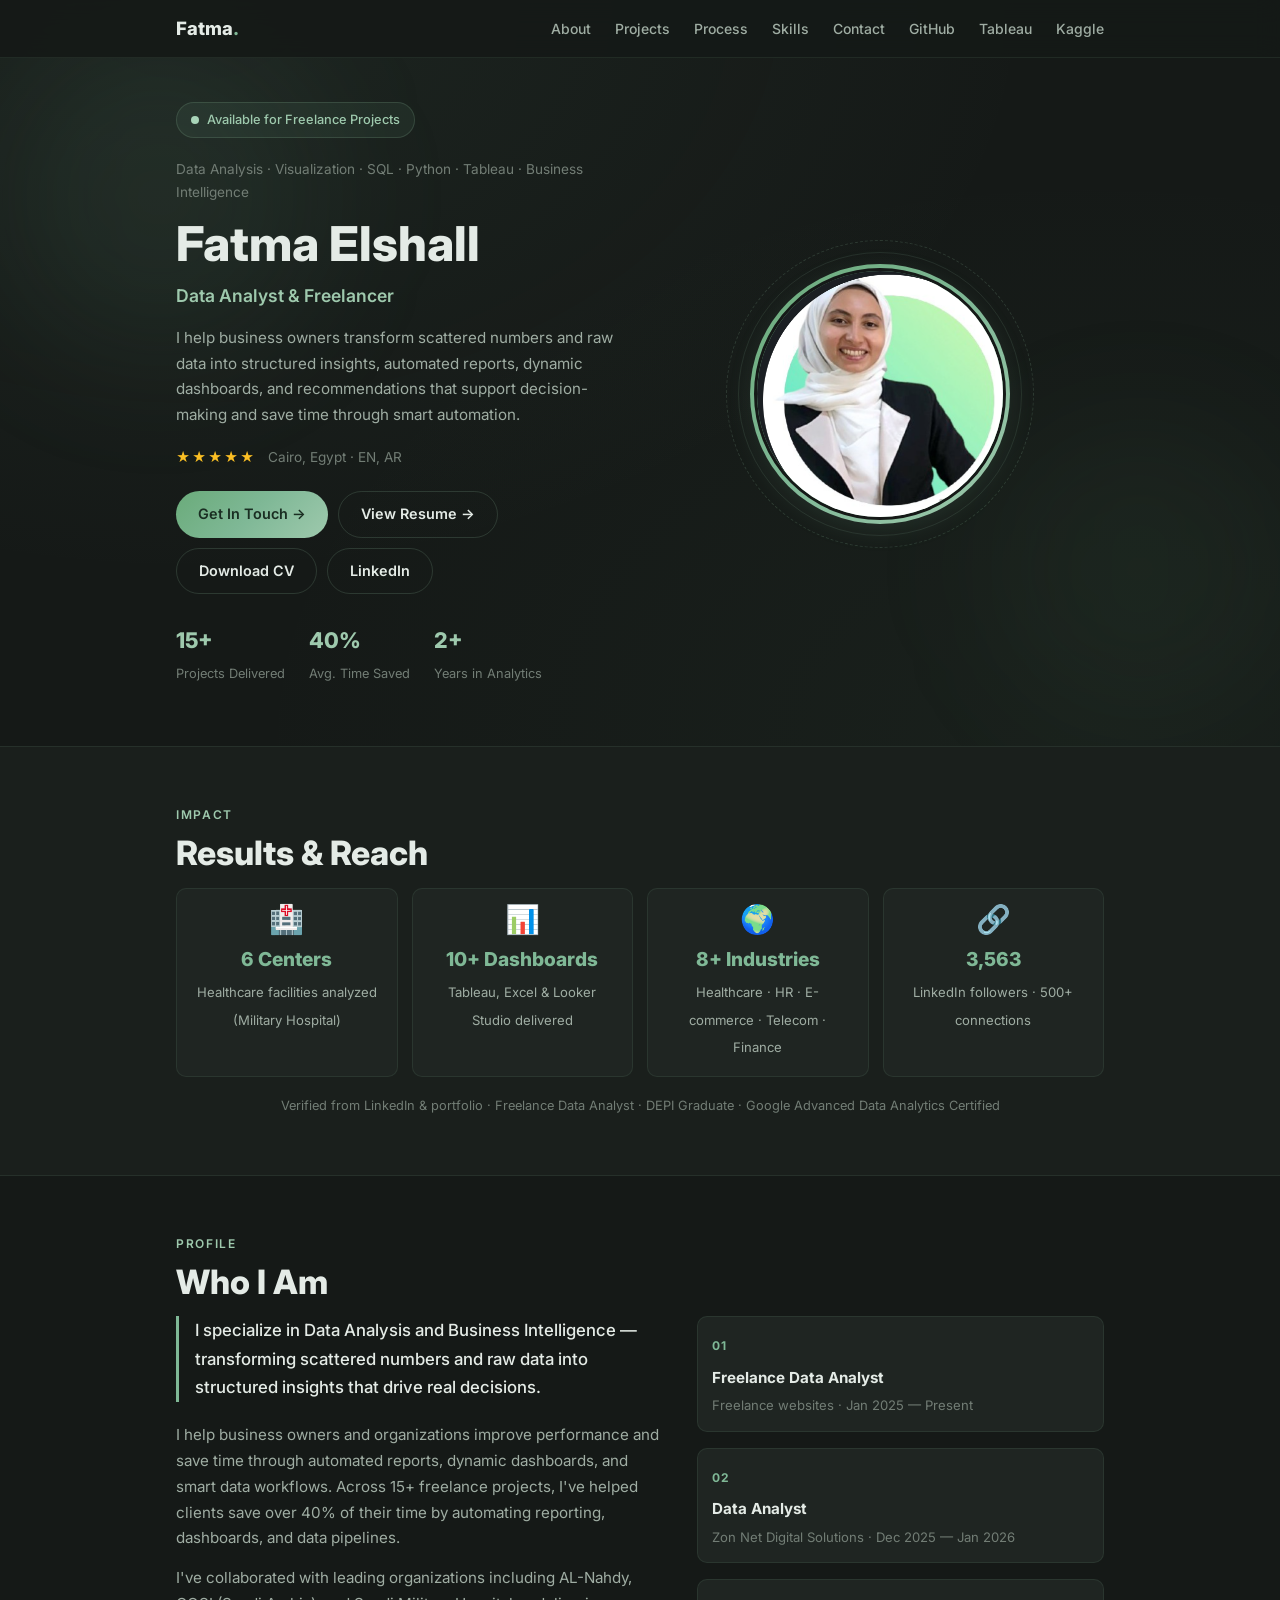
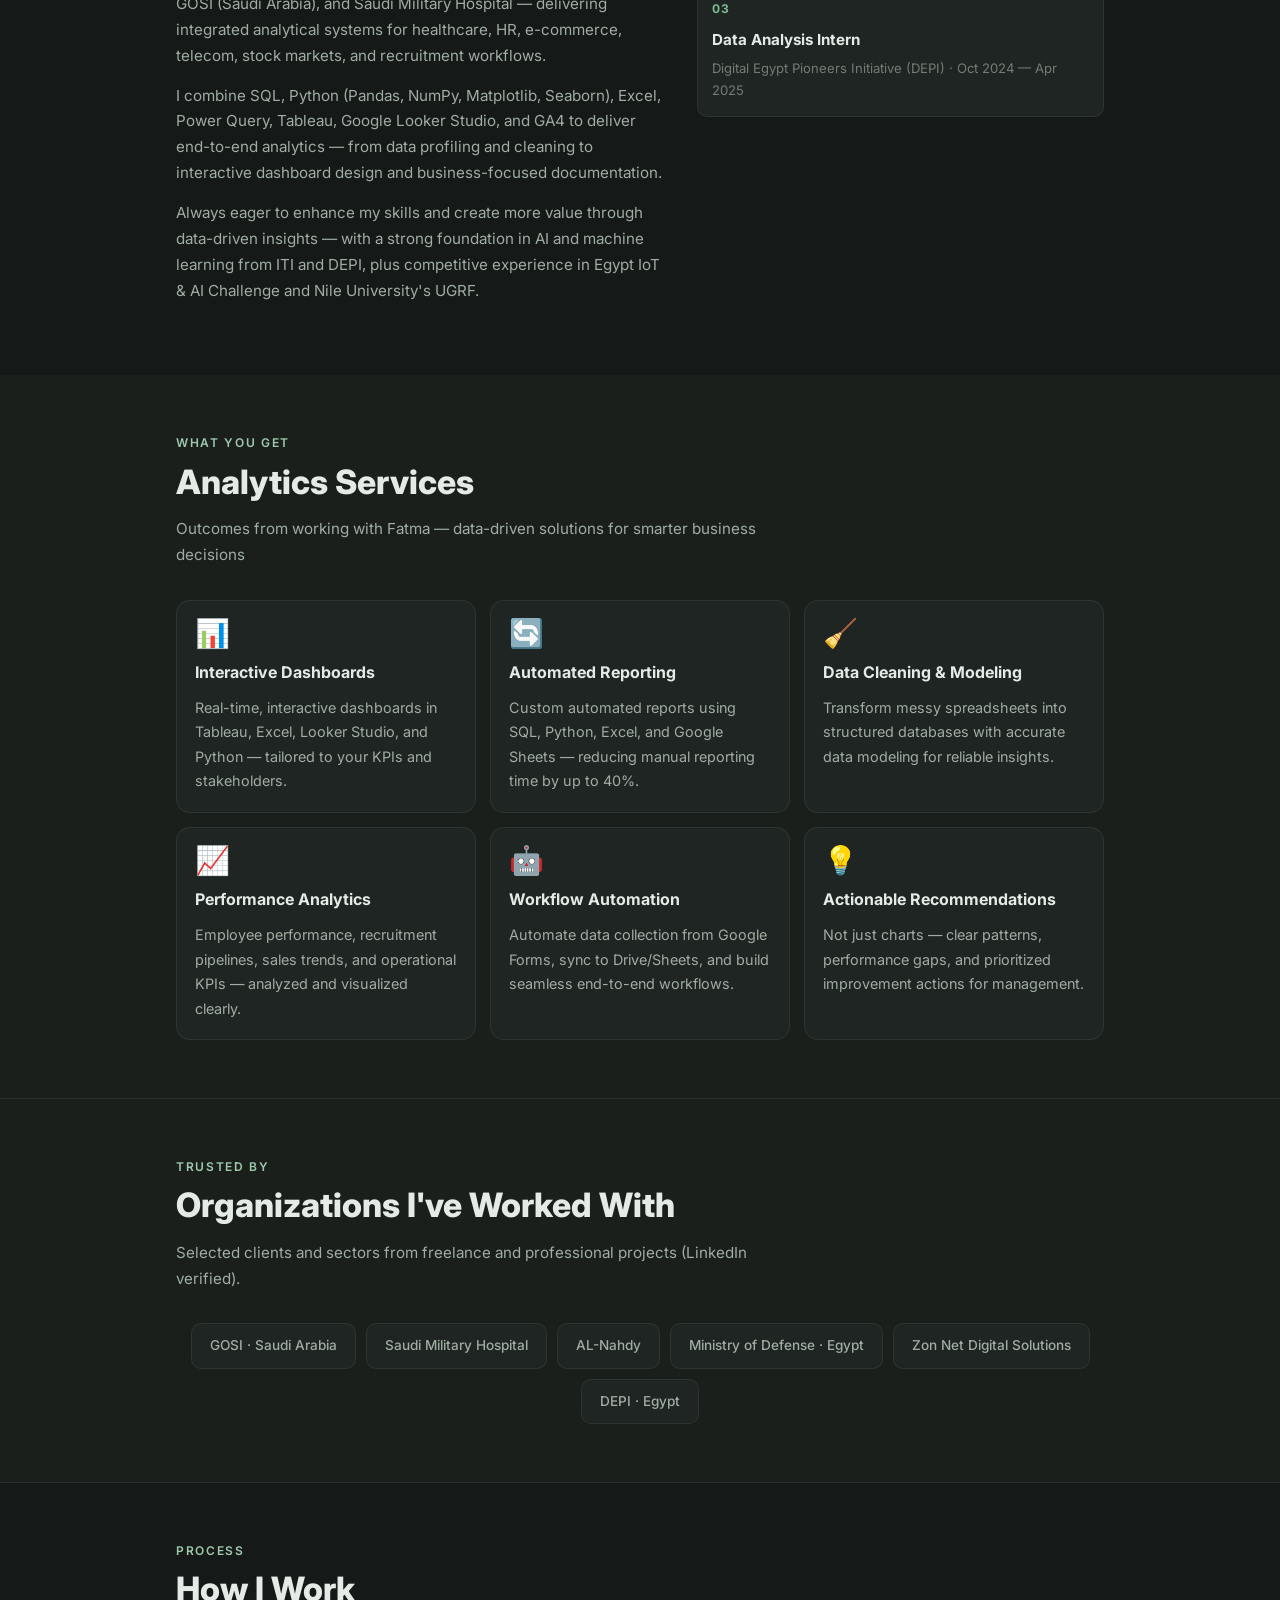
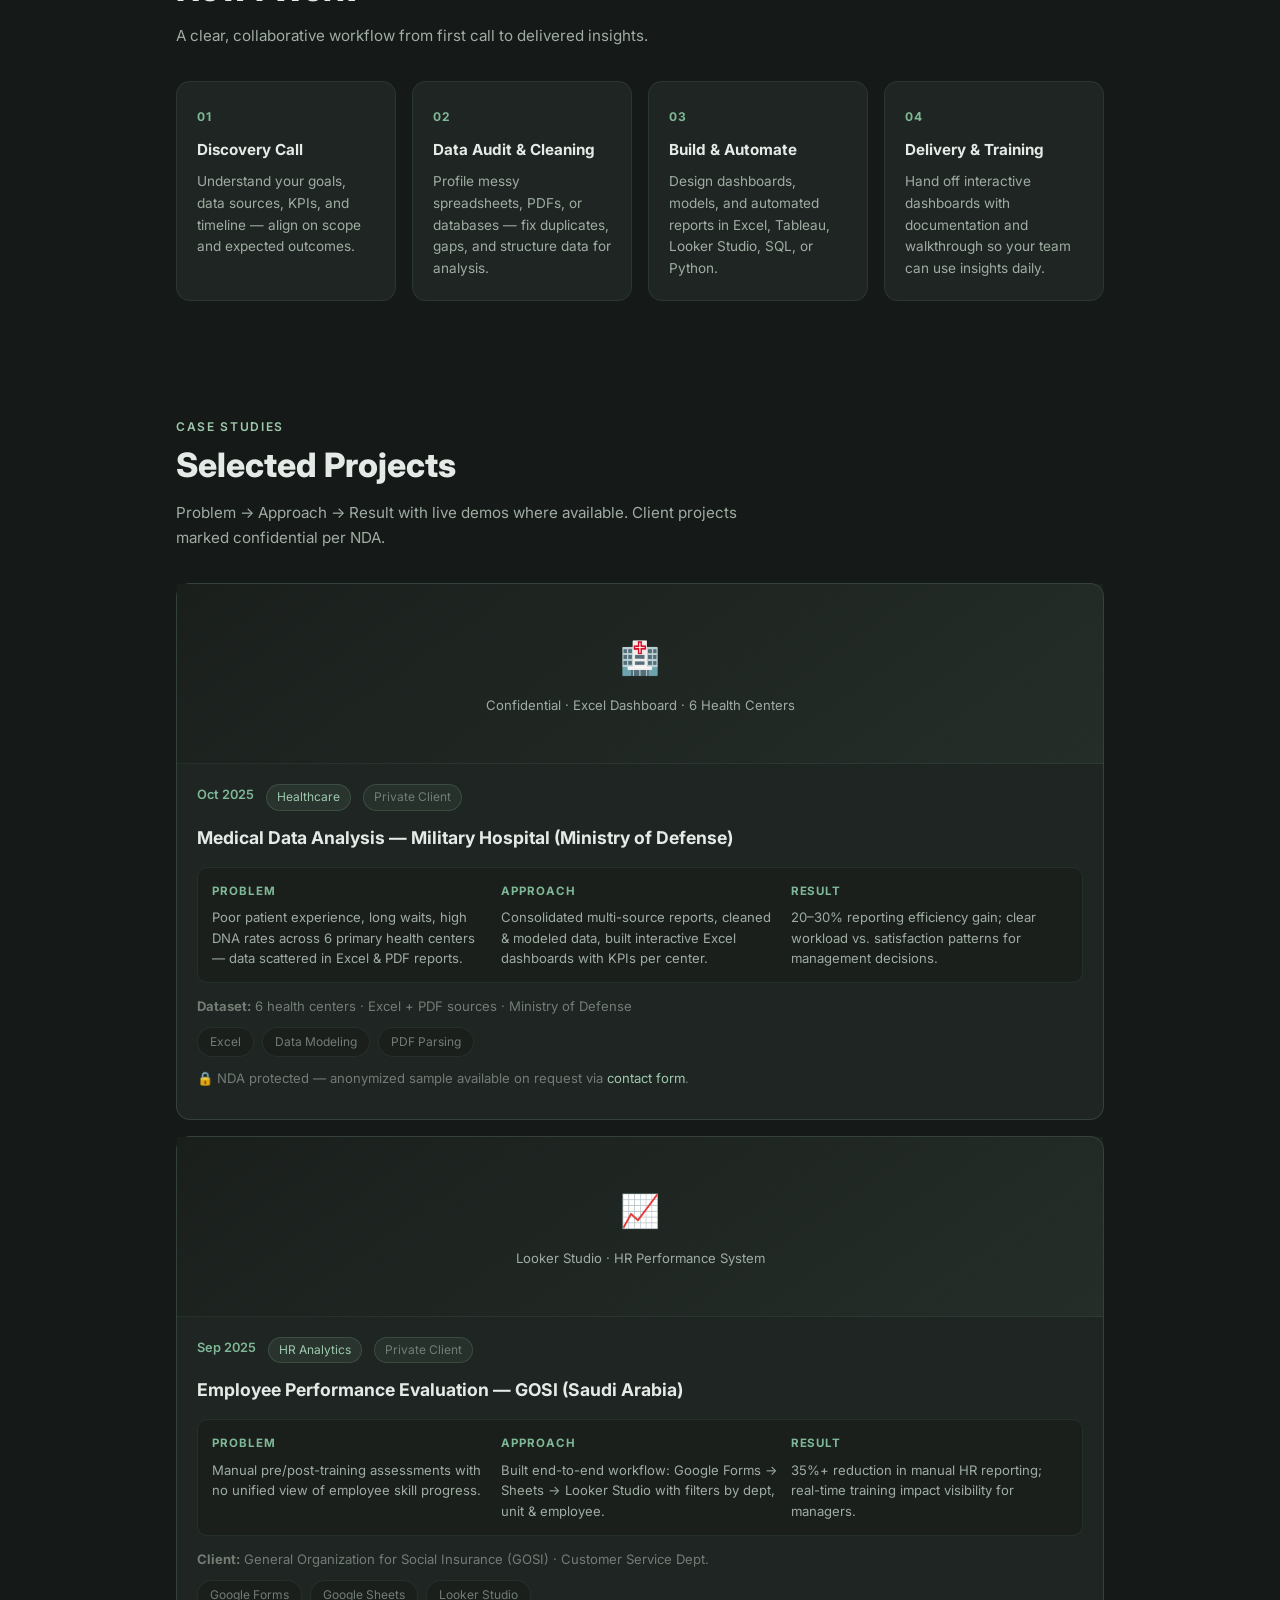
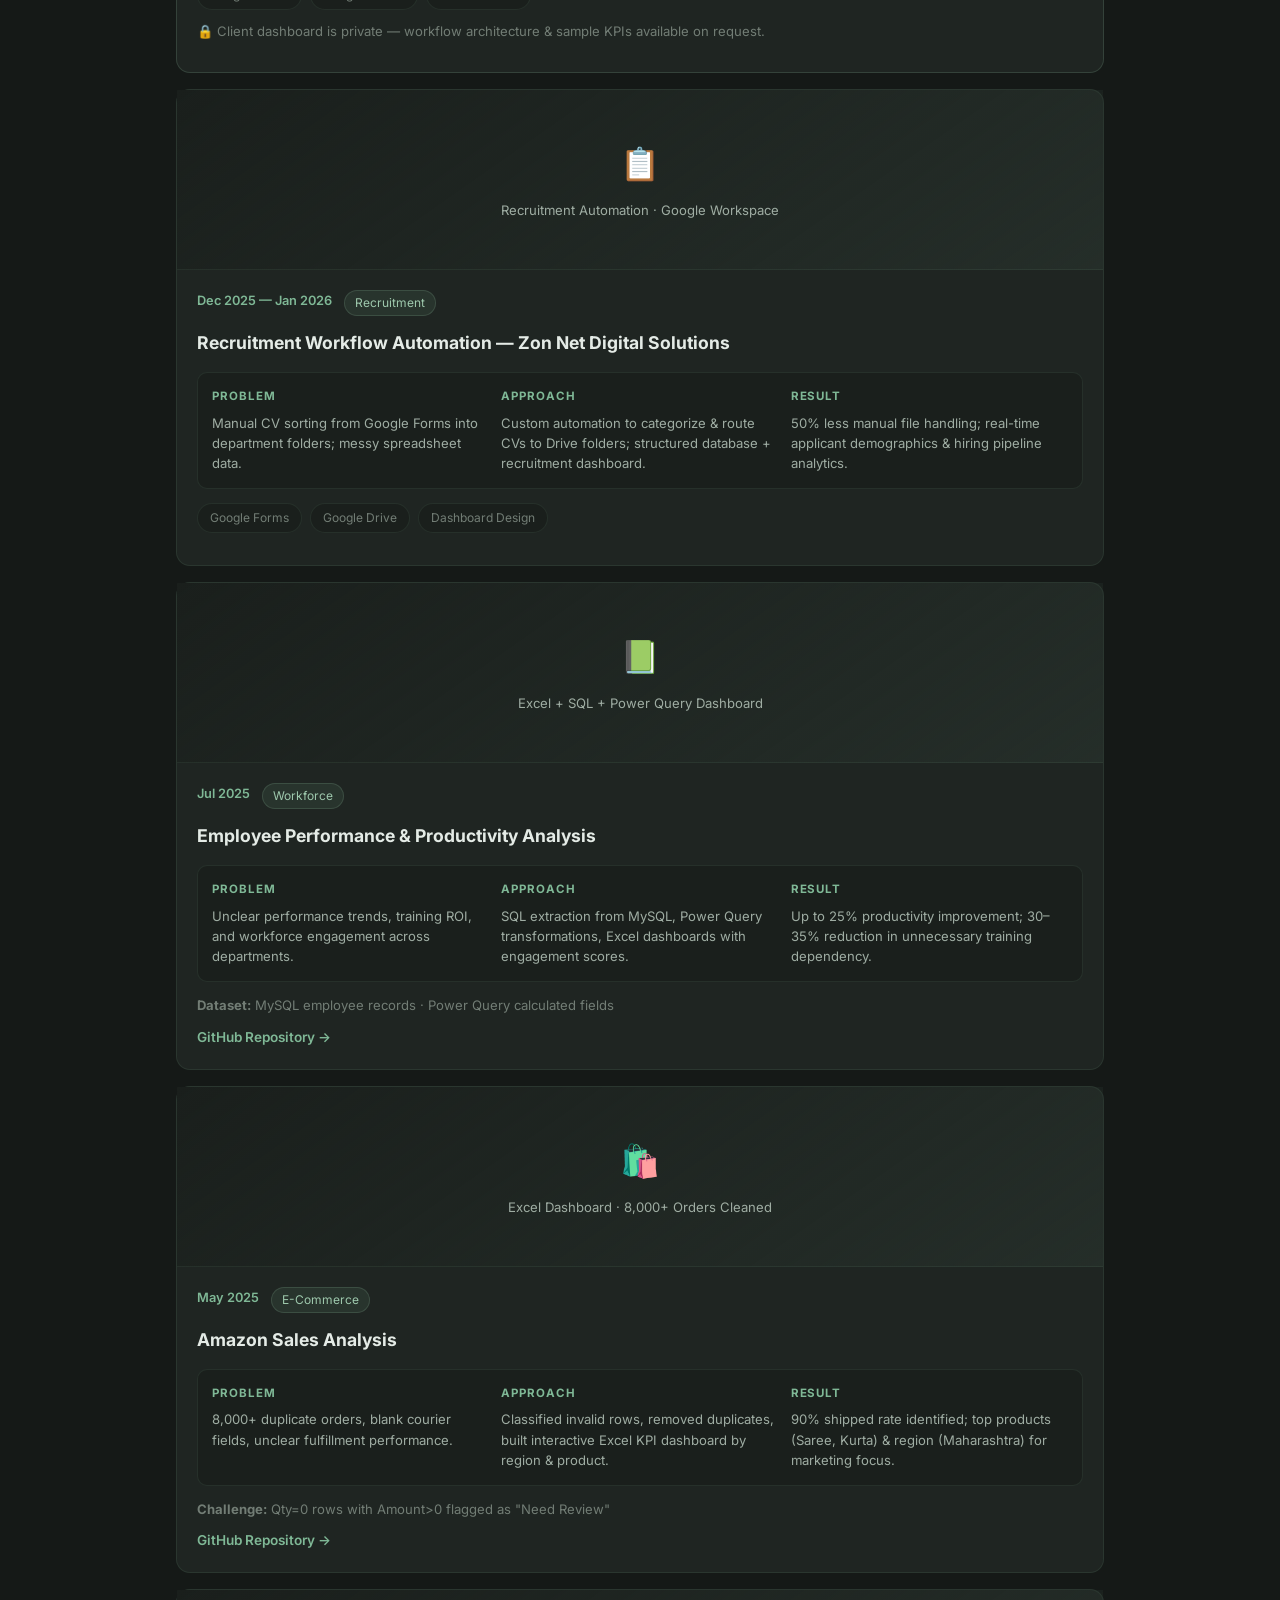
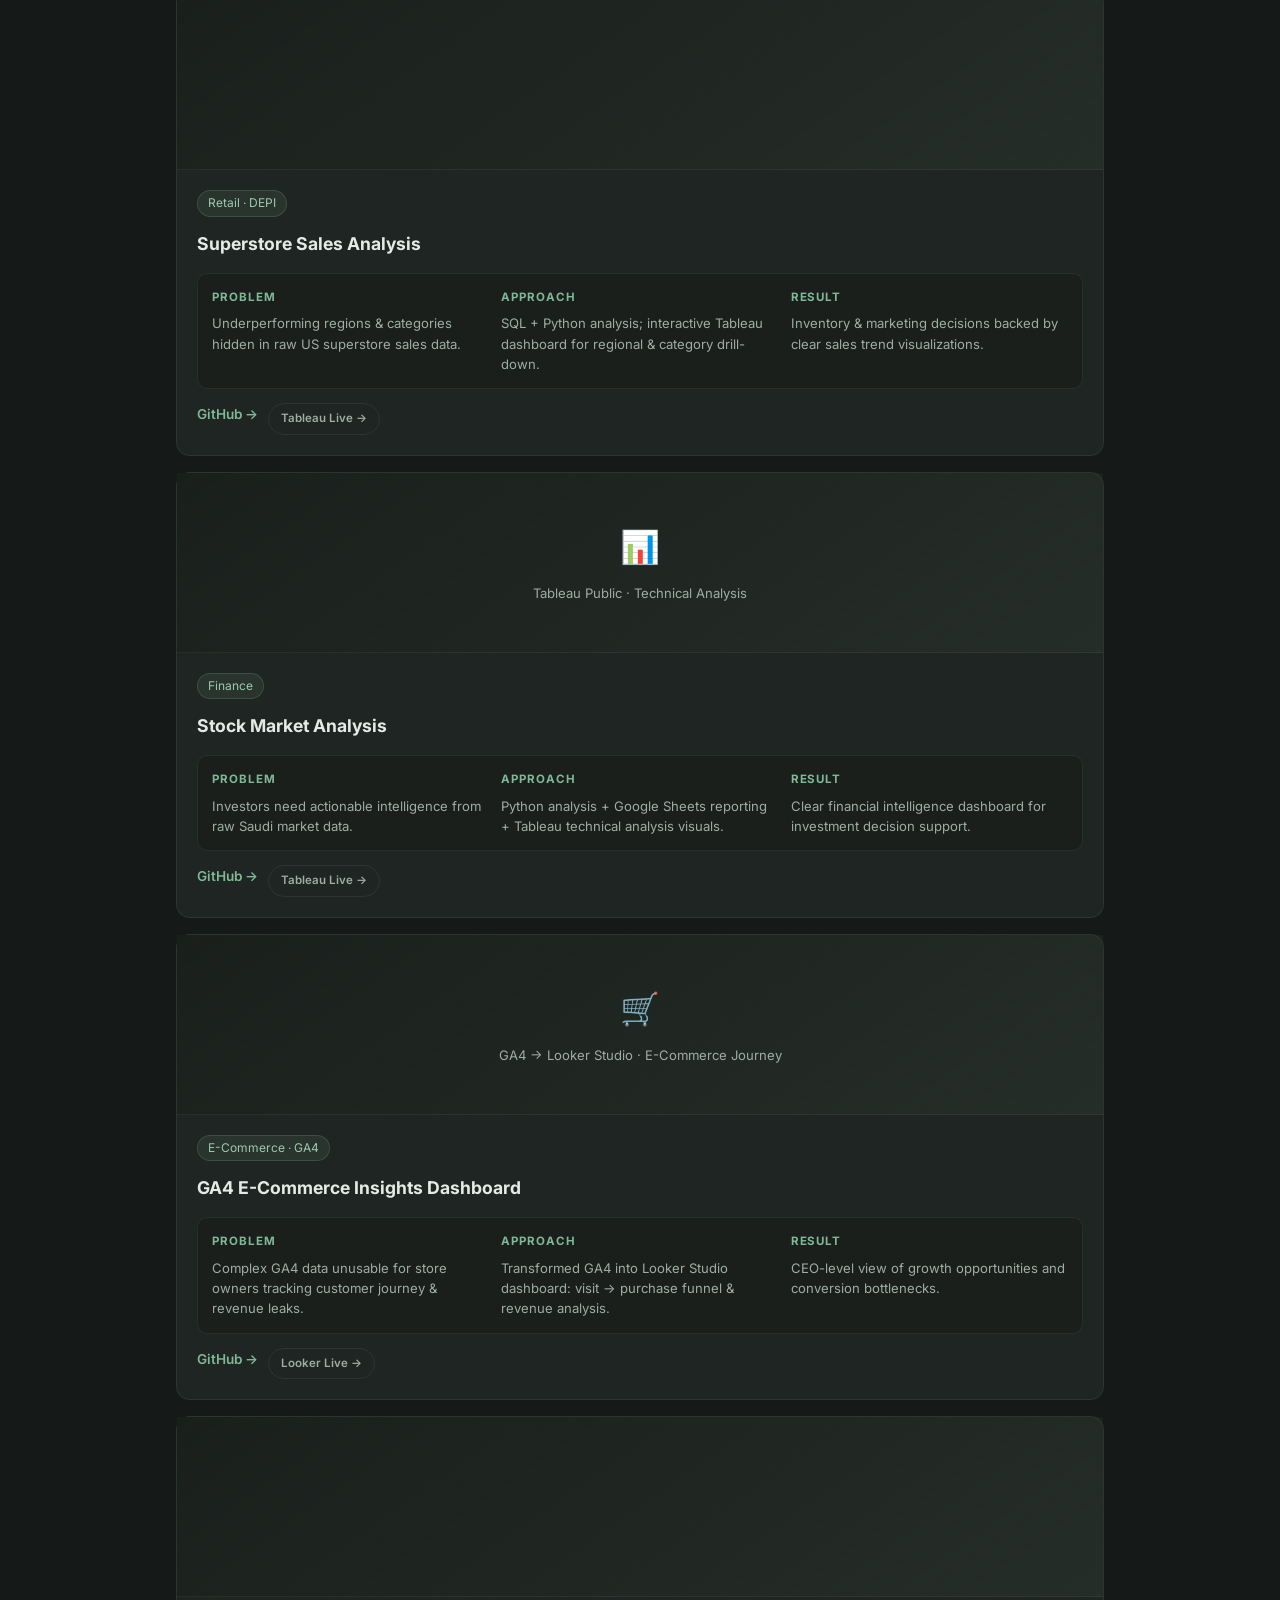
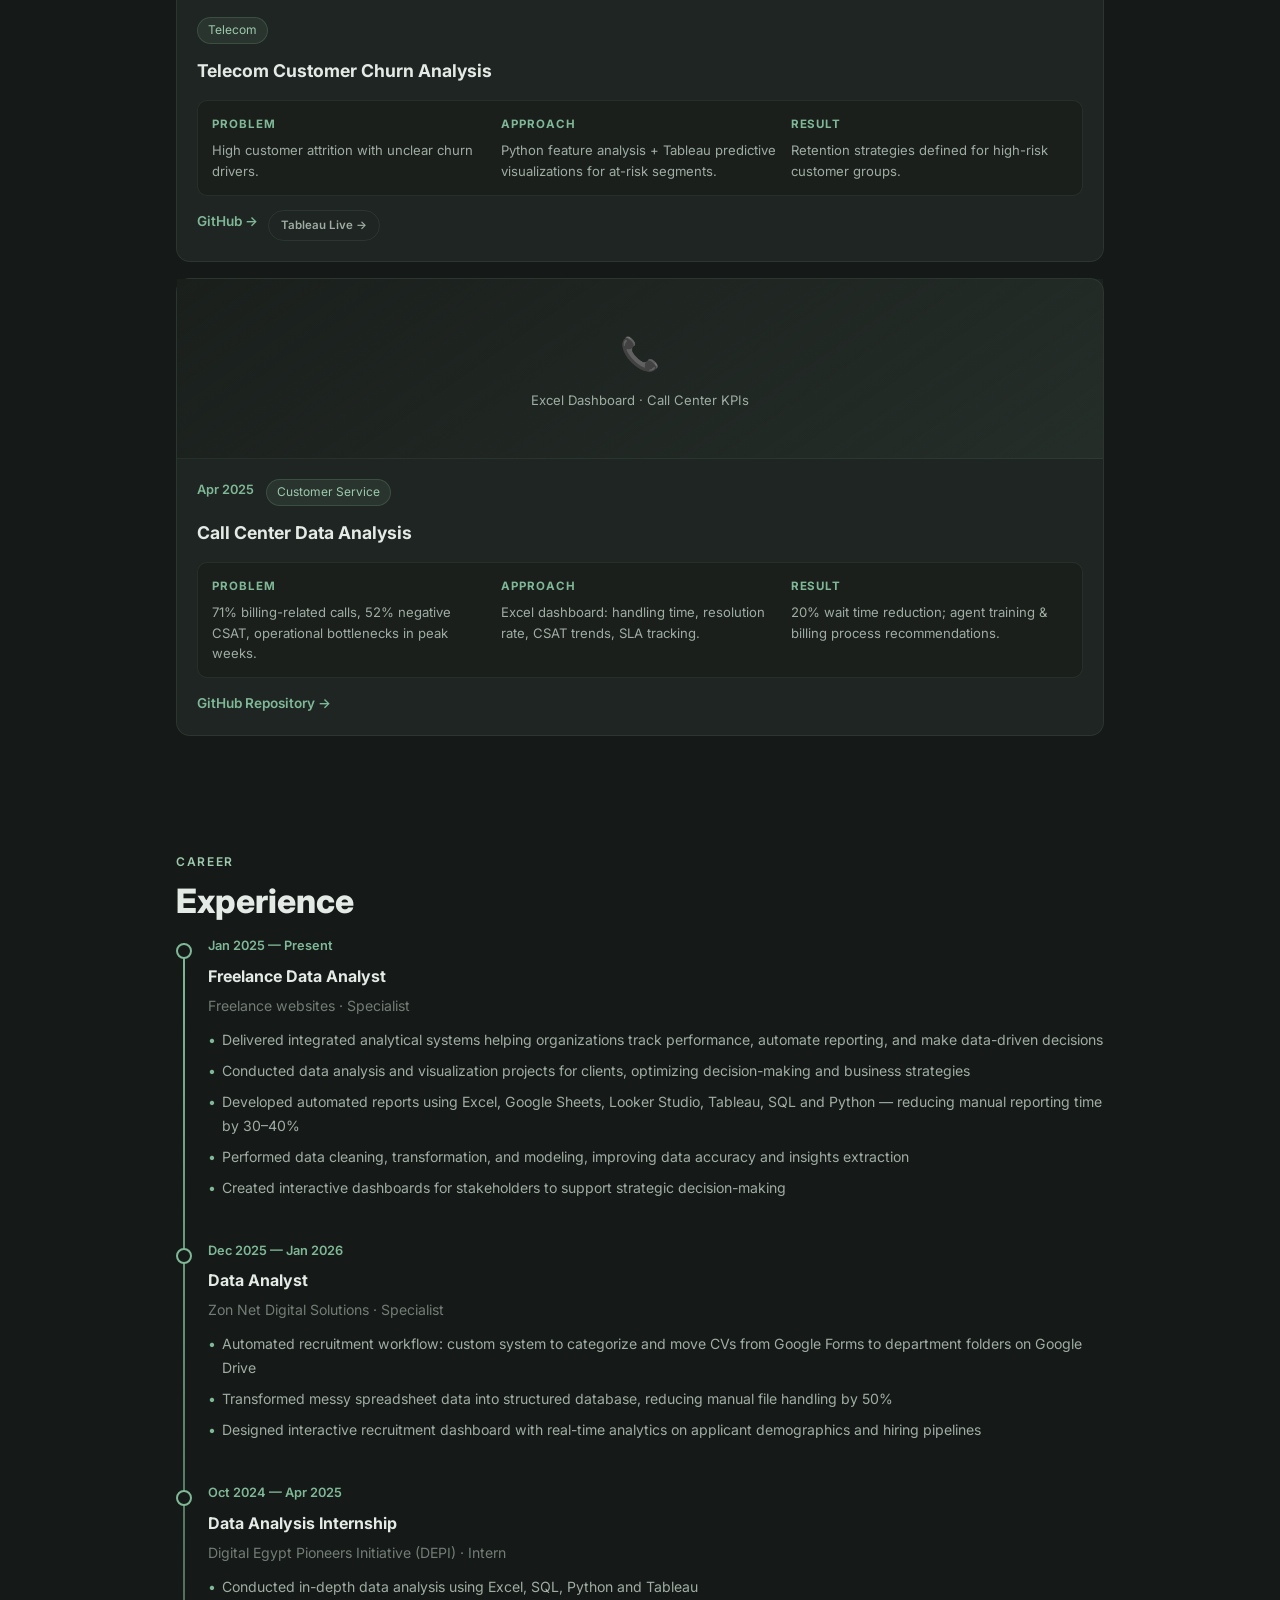
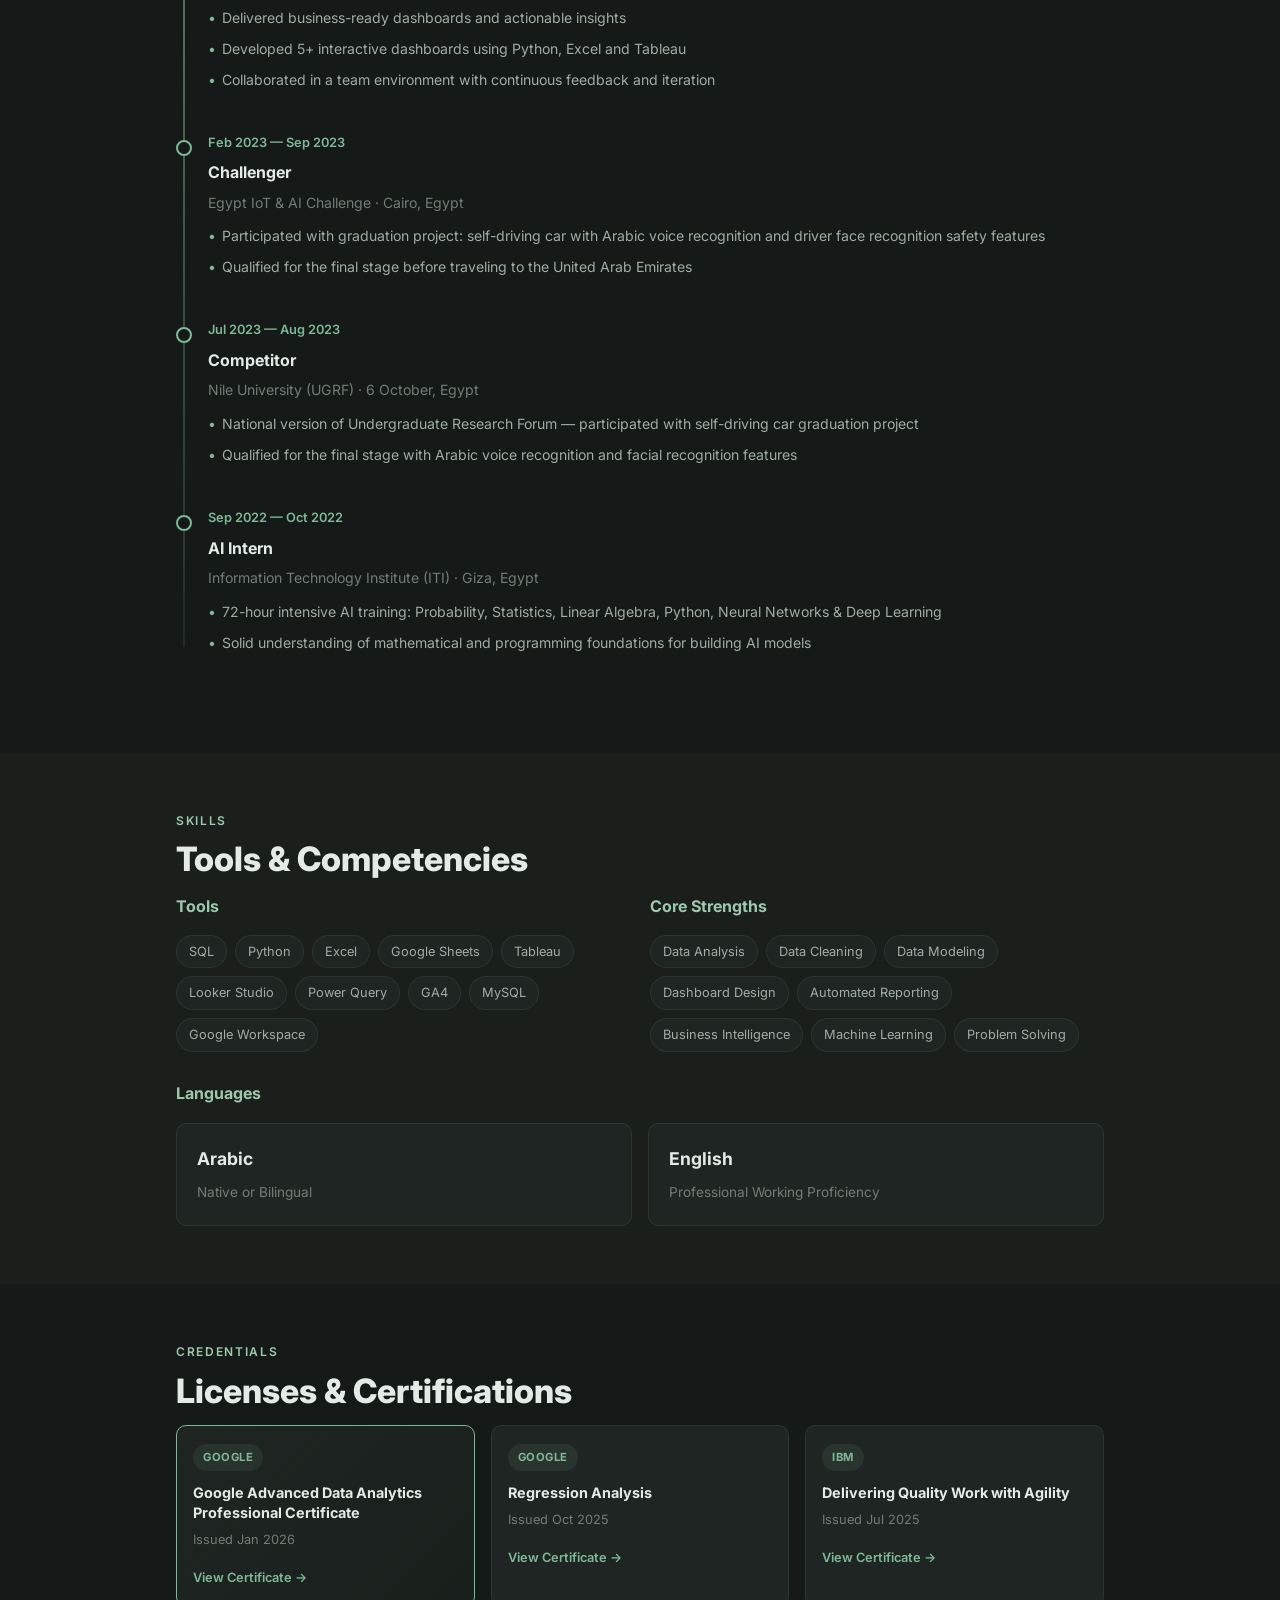
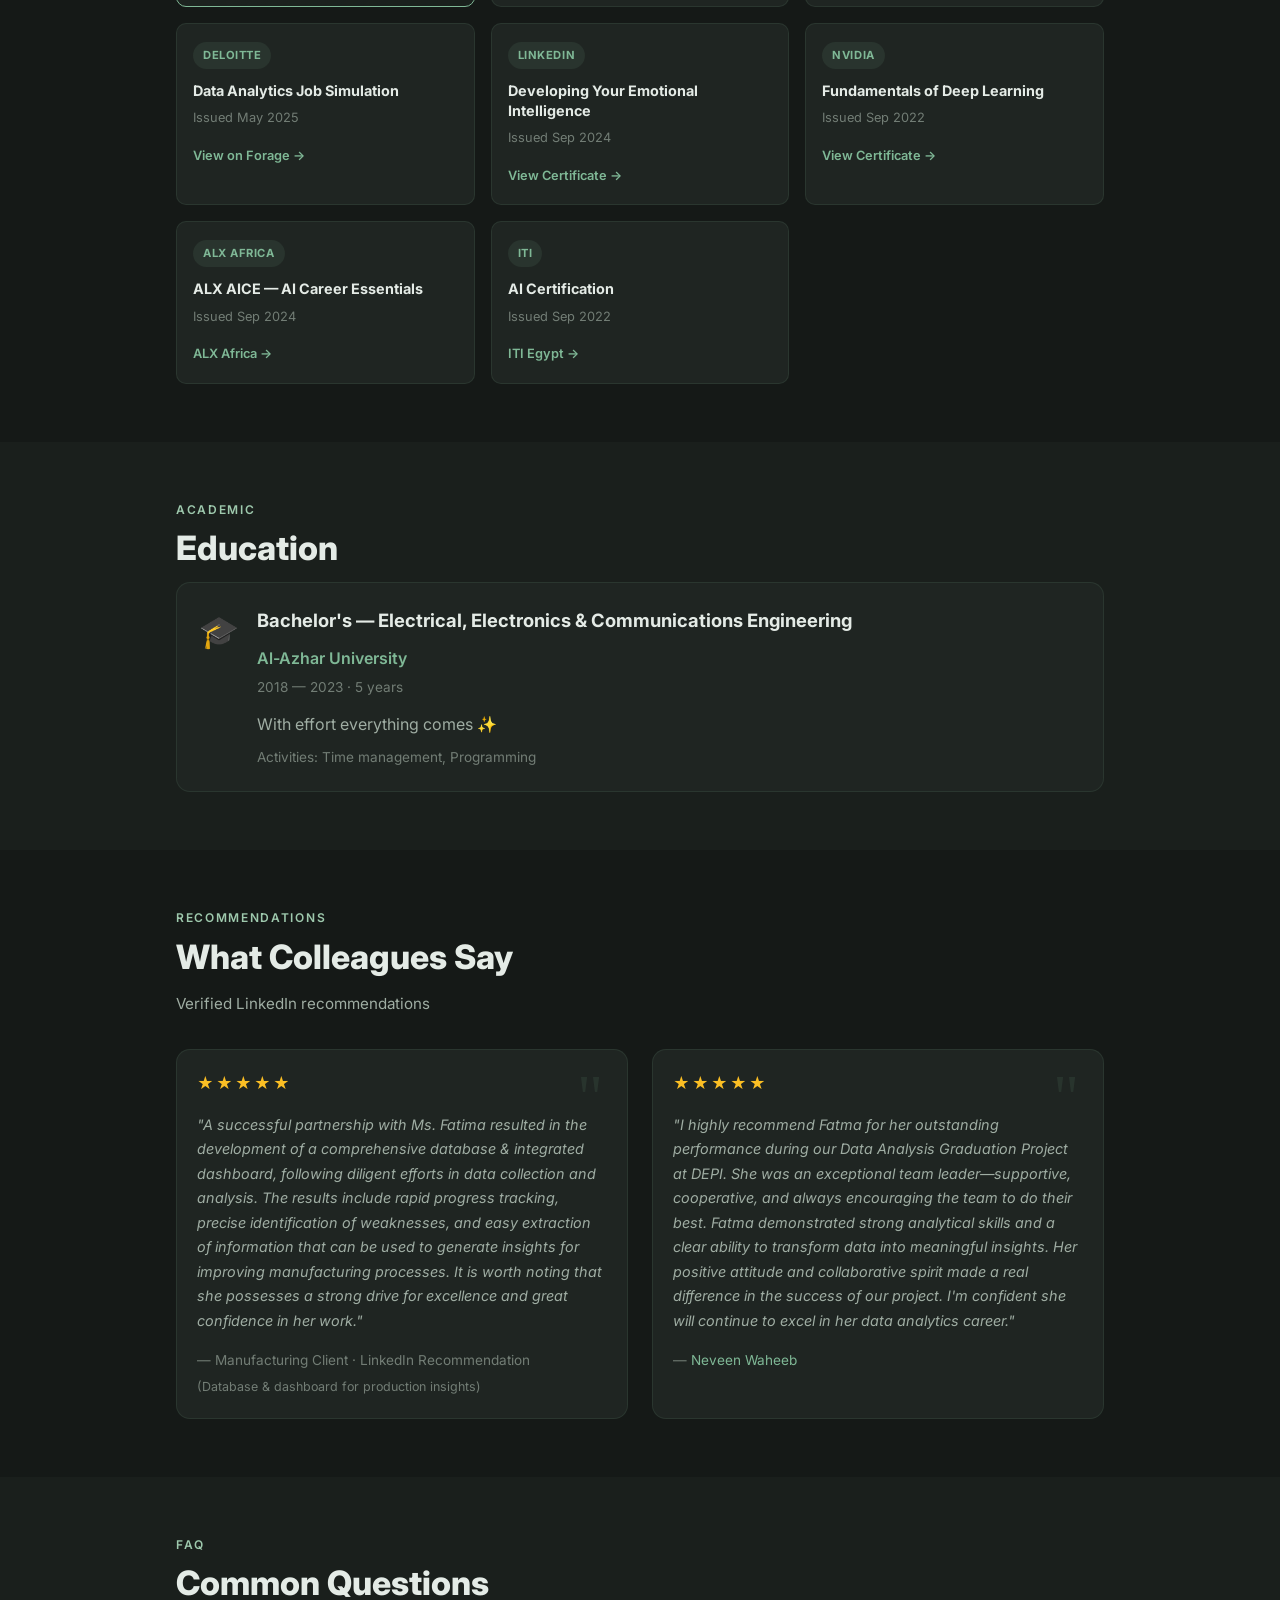
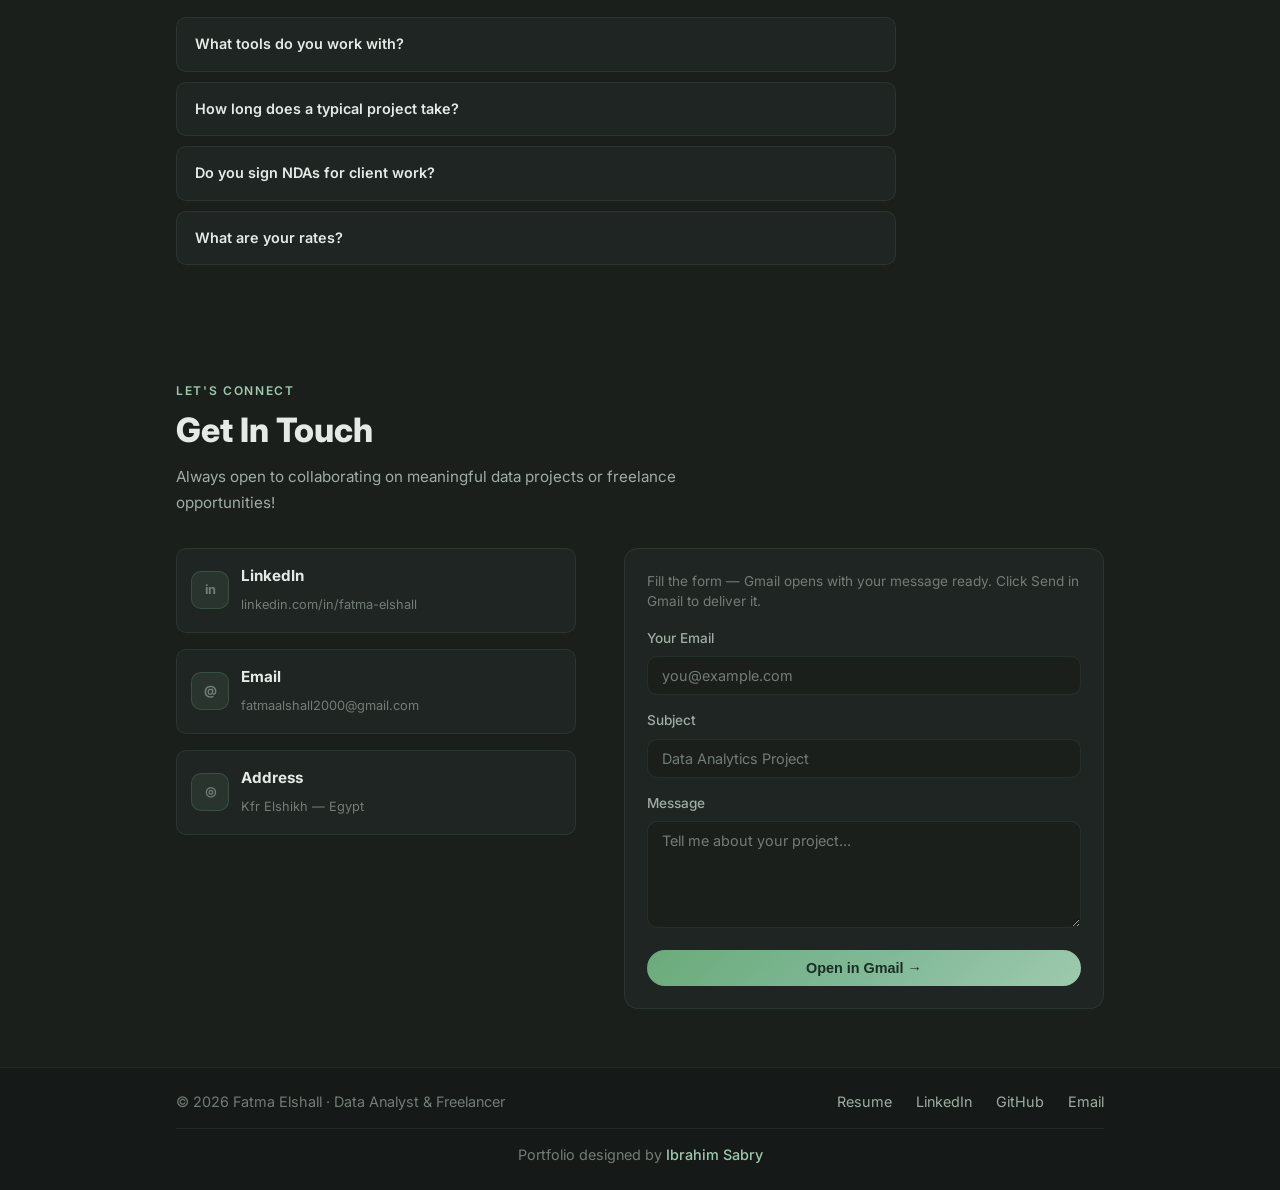
==== index.html @ 4fa84aa4 "Add Fatma Analytics portfolio site." ====
<!DOCTYPE html>
<html lang="en">
<head>
  <meta charset="UTF-8">
  <meta name="viewport" content="width=device-width, initial-scale=1.0, viewport-fit=cover">
  <meta name="description" content="Fatma Elshall — Freelance Data Analyst helping business owners transform scattered data into actionable insights. Cairo, Egypt.">
  <meta name="author" content="Fatma Elshall">
  <meta property="og:title" content="Fatma Elshall | Data Analyst & Freelancer">
  <meta property="og:description" content="Freelance Data Analyst — dashboards, automation & BI for healthcare, HR, e-commerce & more. 15+ projects · Google Certified.">
  <meta property="og:image" content="assets/profile.png">
  <meta property="og:type" content="website">
  <meta name="twitter:card" content="summary_large_image">
  <meta name="twitter:image" content="assets/profile.png">
  <title>Fatma Elshall | Data Analyst & Freelancer</title>
  <link rel="preconnect" href="https://fonts.googleapis.com">
  <link rel="preconnect" href="https://fonts.gstatic.com" crossorigin>
  <link href="https://fonts.googleapis.com/css2?family=Inter:wght@400;500;600;700;800&display=swap" rel="stylesheet">
  <link rel="stylesheet" href="styles.css">
  <link rel="icon" href="assets/profile.png" type="image/png">
</head>
<body>
  <header class="header" id="header">
    <nav class="nav container">
      <a href="#hero" class="nav-logo">Fatma<span class="accent">.</span></a>
      <button class="nav-toggle" id="navToggle" type="button" aria-label="Toggle menu" aria-controls="navLinks" aria-expanded="false">
        <span></span><span></span><span></span>
      </button>
      <ul class="nav-links" id="navLinks">
        <li><a href="#about">About</a></li>
        <li><a href="#projects">Projects</a></li>
        <li><a href="#process">Process</a></li>
        <li><a href="#skills">Skills</a></li>
        <li><a href="#contact">Contact</a></li>
        <li><a href="https://github.com/fatma-elshall" target="_blank" rel="noopener">GitHub</a></li>
        <li><a href="https://public.tableau.com/app/profile/fatma.elshall/vizzes" target="_blank" rel="noopener">Tableau</a></li>
        <li><a href="https://www.kaggle.com/fatmaelshall" target="_blank" rel="noopener">Kaggle</a></li>
      </ul>
    </nav>
  </header>

  <main>
    <!-- Hero -->
    <section class="hero" id="hero">
      <div class="hero-bg"></div>
      <div class="container hero-grid">
        <div class="hero-content">
          <div class="hero-badge">
            <span class="pulse"></span>
            Available for Freelance Projects
          </div>
          <p class="hero-tags">Data Analysis · Visualization · SQL · Python · Tableau · Business Intelligence</p>
          <h1>Fatma Elshall</h1>
          <p class="hero-title">Data Analyst & Freelancer</p>
          <p class="hero-subtitle">I help business owners transform scattered numbers and raw data into structured insights, automated reports, dynamic dashboards, and recommendations that support decision-making and save time through smart automation.</p>
          <div class="hero-rating">
            <span class="stars">★★★★★</span>
            <span>Cairo, Egypt · EN, AR</span>
          </div>
          <div class="hero-actions">
            <a href="#contact" class="btn btn-primary">Get In Touch →</a>
            <a href="resume.html" target="_blank" class="btn btn-outline">View Resume →</a>
            <a href="resume.html?print=1" target="_blank" class="btn btn-outline">Download CV</a>
            <a href="https://www.linkedin.com/in/fatma-elshall/" target="_blank" rel="noopener" class="btn btn-outline">LinkedIn</a>
          </div>
          <div class="hero-stats">
            <div class="stat">
              <strong>15+</strong>
              <span>Projects Delivered</span>
            </div>
            <div class="stat">
              <strong>40%</strong>
              <span>Avg. Time Saved</span>
            </div>
            <div class="stat">
              <strong>2+</strong>
              <span>Years in Analytics</span>
            </div>
          </div>
        </div>
        <div class="hero-image">
          <div class="image-ring">
            <img src="assets/profile.png" alt="Fatma Elshall — Data Analyst" width="320" height="320">
          </div>
        </div>
      </div>
    </section>

    <!-- Impact -->
    <section class="impact section">
      <div class="container">
        <div class="section-label">Impact</div>
        <h2 class="section-title">Results & Reach</h2>
        <div class="impact-grid">
          <div class="impact-card">
            <div class="impact-icon">🏥</div>
            <strong>6 Centers</strong>
            <span>Healthcare facilities analyzed (Military Hospital)</span>
          </div>
          <div class="impact-card">
            <div class="impact-icon">📊</div>
            <strong>10+ Dashboards</strong>
            <span>Tableau, Excel & Looker Studio delivered</span>
          </div>
          <div class="impact-card">
            <div class="impact-icon">🌍</div>
            <strong>8+ Industries</strong>
            <span>Healthcare · HR · E-commerce · Telecom · Finance</span>
          </div>
          <div class="impact-card">
            <div class="impact-icon">🔗</div>
            <strong>3,563</strong>
            <span>LinkedIn followers · 500+ connections</span>
          </div>
        </div>
        <p class="impact-note">Verified from LinkedIn &amp; portfolio · Freelance Data Analyst · DEPI Graduate · Google Advanced Data Analytics Certified</p>
      </div>
    </section>

    <!-- About -->
    <section class="about section" id="about">
      <div class="container">
        <div class="section-label">Profile</div>
        <h2 class="section-title">Who I Am</h2>
        <div class="about-grid">
          <div class="about-text">
            <p class="lead">I specialize in Data Analysis and Business Intelligence — transforming scattered numbers and raw data into structured insights that drive real decisions.</p>
            <p>I help business owners and organizations improve performance and save time through automated reports, dynamic dashboards, and smart data workflows. Across 15+ freelance projects, I've helped clients save over 40% of their time by automating reporting, dashboards, and data pipelines.</p>
            <p>I've collaborated with leading organizations including AL-Nahdy, GOSI (Saudi Arabia), and Saudi Military Hospital — delivering integrated analytical systems for healthcare, HR, e-commerce, telecom, stock markets, and recruitment workflows.</p>
            <p>I combine SQL, Python (Pandas, NumPy, Matplotlib, Seaborn), Excel, Power Query, Tableau, Google Looker Studio, and GA4 to deliver end-to-end analytics — from data profiling and cleaning to interactive dashboard design and business-focused documentation.</p>
            <p>Always eager to enhance my skills and create more value through data-driven insights — with a strong foundation in AI and machine learning from ITI and DEPI, plus competitive experience in Egypt IoT & AI Challenge and Nile University's UGRF.</p>
          </div>
          <div class="about-highlights">
            <div class="highlight-card">
              <span class="highlight-num">01</span>
              <h4>Freelance Data Analyst</h4>
              <p>Freelance websites · Jan 2025 — Present</p>
            </div>
            <div class="highlight-card">
              <span class="highlight-num">02</span>
              <h4>Data Analyst</h4>
              <p>Zon Net Digital Solutions · Dec 2025 — Jan 2026</p>
            </div>
            <div class="highlight-card">
              <span class="highlight-num">03</span>
              <h4>Data Analysis Intern</h4>
              <p>Digital Egypt Pioneers Initiative (DEPI) · Oct 2024 — Apr 2025</p>
            </div>
          </div>
        </div>
      </div>
    </section>

    <!-- Services -->
    <section class="services section" id="services">
      <div class="container">
        <div class="section-label">What You Get</div>
        <h2 class="section-title">Analytics Services</h2>
        <p class="section-desc">Outcomes from working with Fatma — data-driven solutions for smarter business decisions</p>
        <div class="services-grid">
          <div class="service-card">
            <div class="service-icon">📊</div>
            <h3>Interactive Dashboards</h3>
            <p>Real-time, interactive dashboards in Tableau, Excel, Looker Studio, and Python — tailored to your KPIs and stakeholders.</p>
          </div>
          <div class="service-card">
            <div class="service-icon">🔄</div>
            <h3>Automated Reporting</h3>
            <p>Custom automated reports using SQL, Python, Excel, and Google Sheets — reducing manual reporting time by up to 40%.</p>
          </div>
          <div class="service-card">
            <div class="service-icon">🧹</div>
            <h3>Data Cleaning & Modeling</h3>
            <p>Transform messy spreadsheets into structured databases with accurate data modeling for reliable insights.</p>
          </div>
          <div class="service-card">
            <div class="service-icon">📈</div>
            <h3>Performance Analytics</h3>
            <p>Employee performance, recruitment pipelines, sales trends, and operational KPIs — analyzed and visualized clearly.</p>
          </div>
          <div class="service-card">
            <div class="service-icon">🤖</div>
            <h3>Workflow Automation</h3>
            <p>Automate data collection from Google Forms, sync to Drive/Sheets, and build seamless end-to-end workflows.</p>
          </div>
          <div class="service-card">
            <div class="service-icon">💡</div>
            <h3>Actionable Recommendations</h3>
            <p>Not just charts — clear patterns, performance gaps, and prioritized improvement actions for management.</p>
          </div>
        </div>
      </div>
    </section>

    <!-- Trusted By -->
    <section class="clients section">
      <div class="container">
        <div class="section-label">Trusted By</div>
        <h2 class="section-title">Organizations I've Worked With</h2>
        <p class="section-desc">Selected clients and sectors from freelance and professional projects (LinkedIn verified).</p>
        <div class="clients-strip">
          <span class="client-badge">GOSI · Saudi Arabia</span>
          <span class="client-badge">Saudi Military Hospital</span>
          <span class="client-badge">AL-Nahdy</span>
          <span class="client-badge">Ministry of Defense · Egypt</span>
          <span class="client-badge">Zon Net Digital Solutions</span>
          <span class="client-badge">DEPI · Egypt</span>
        </div>
      </div>
    </section>

    <!-- How I Work -->
    <section class="process section" id="process">
      <div class="container">
        <div class="section-label">Process</div>
        <h2 class="section-title">How I Work</h2>
        <p class="section-desc">A clear, collaborative workflow from first call to delivered insights.</p>
        <div class="process-grid">
          <div class="process-card">
            <span class="process-num">01</span>
            <h3>Discovery Call</h3>
            <p>Understand your goals, data sources, KPIs, and timeline — align on scope and expected outcomes.</p>
          </div>
          <div class="process-card">
            <span class="process-num">02</span>
            <h3>Data Audit & Cleaning</h3>
            <p>Profile messy spreadsheets, PDFs, or databases — fix duplicates, gaps, and structure data for analysis.</p>
          </div>
          <div class="process-card">
            <span class="process-num">03</span>
            <h3>Build & Automate</h3>
            <p>Design dashboards, models, and automated reports in Excel, Tableau, Looker Studio, SQL, or Python.</p>
          </div>
          <div class="process-card">
            <span class="process-num">04</span>
            <h3>Delivery & Training</h3>
            <p>Hand off interactive dashboards with documentation and walkthrough so your team can use insights daily.</p>
          </div>
        </div>
      </div>
    </section>

    <!-- Projects -->
    <section class="projects section" id="projects">
      <div class="container">
        <div class="section-label">Case Studies</div>
        <h2 class="section-title">Selected Projects</h2>
        <p class="section-desc">Problem → Approach → Result with live demos where available. Client projects marked confidential per NDA.</p>
        <div class="projects-list">

          <article class="project-card project-card--featured">
            <div class="project-preview project-preview--private">
              <span class="preview-icon">🏥</span>
              <span>Confidential · Excel Dashboard · 6 Health Centers</span>
            </div>
            <div class="project-body">
              <div class="project-meta">
                <span class="project-date">Oct 2025</span>
                <span class="project-tag">Healthcare</span>
                <span class="project-tag project-tag--nda">Private Client</span>
              </div>
              <h3>Medical Data Analysis — Military Hospital (Ministry of Defense)</h3>
              <div class="project-case">
                <div><strong>Problem</strong><p>Poor patient experience, long waits, high DNA rates across 6 primary health centers — data scattered in Excel & PDF reports.</p></div>
                <div><strong>Approach</strong><p>Consolidated multi-source reports, cleaned & modeled data, built interactive Excel dashboards with KPIs per center.</p></div>
                <div><strong>Result</strong><p>20–30% reporting efficiency gain; clear workload vs. satisfaction patterns for management decisions.</p></div>
              </div>
              <p class="project-data"><strong>Dataset:</strong> 6 health centers · Excel + PDF sources · Ministry of Defense</p>
              <div class="project-tools"><span>Excel</span><span>Data Modeling</span><span>PDF Parsing</span></div>
              <p class="project-note">🔒 NDA protected — anonymized sample available on request via <a href="#contact">contact form</a>.</p>
            </div>
          </article>

          <article class="project-card project-card--featured">
            <div class="project-preview project-preview--looker">
              <span class="preview-icon">📈</span>
              <span>Looker Studio · HR Performance System</span>
            </div>
            <div class="project-body">
              <div class="project-meta">
                <span class="project-date">Sep 2025</span>
                <span class="project-tag">HR Analytics</span>
                <span class="project-tag project-tag--nda">Private Client</span>
              </div>
              <h3>Employee Performance Evaluation — GOSI (Saudi Arabia)</h3>
              <div class="project-case">
                <div><strong>Problem</strong><p>Manual pre/post-training assessments with no unified view of employee skill progress.</p></div>
                <div><strong>Approach</strong><p>Built end-to-end workflow: Google Forms → Sheets → Looker Studio with filters by dept, unit & employee.</p></div>
                <div><strong>Result</strong><p>35%+ reduction in manual HR reporting; real-time training impact visibility for managers.</p></div>
              </div>
              <p class="project-data"><strong>Client:</strong> General Organization for Social Insurance (GOSI) · Customer Service Dept.</p>
              <div class="project-tools"><span>Google Forms</span><span>Google Sheets</span><span>Looker Studio</span></div>
              <p class="project-note">🔒 Client dashboard is private — workflow architecture & sample KPIs available on request.</p>
            </div>
          </article>

          <article class="project-card">
            <div class="project-preview project-preview--private">
              <span class="preview-icon">📋</span>
              <span>Recruitment Automation · Google Workspace</span>
            </div>
            <div class="project-body">
              <div class="project-meta">
                <span class="project-date">Dec 2025 — Jan 2026</span>
                <span class="project-tag">Recruitment</span>
              </div>
              <h3>Recruitment Workflow Automation — Zon Net Digital Solutions</h3>
              <div class="project-case">
                <div><strong>Problem</strong><p>Manual CV sorting from Google Forms into department folders; messy spreadsheet data.</p></div>
                <div><strong>Approach</strong><p>Custom automation to categorize & route CVs to Drive folders; structured database + recruitment dashboard.</p></div>
                <div><strong>Result</strong><p>50% less manual file handling; real-time applicant demographics & hiring pipeline analytics.</p></div>
              </div>
              <div class="project-tools"><span>Google Forms</span><span>Google Drive</span><span>Dashboard Design</span></div>
            </div>
          </article>

          <article class="project-card">
            <a href="https://github.com/fatma-elshall/Employee-performance-and-productivity-analysis" target="_blank" rel="noopener" class="project-preview project-preview--excel">
              <span class="preview-icon">📗</span>
              <span>Excel + SQL + Power Query Dashboard</span>
              <span class="preview-overlay">View on GitHub →</span>
            </a>
            <div class="project-body">
              <div class="project-meta"><span class="project-date">Jul 2025</span><span class="project-tag">Workforce</span></div>
              <h3>Employee Performance & Productivity Analysis</h3>
              <div class="project-case">
                <div><strong>Problem</strong><p>Unclear performance trends, training ROI, and workforce engagement across departments.</p></div>
                <div><strong>Approach</strong><p>SQL extraction from MySQL, Power Query transformations, Excel dashboards with engagement scores.</p></div>
                <div><strong>Result</strong><p>Up to 25% productivity improvement; 30–35% reduction in unnecessary training dependency.</p></div>
              </div>
              <p class="project-data"><strong>Dataset:</strong> MySQL employee records · Power Query calculated fields</p>
              <div class="project-links">
                <a href="https://github.com/fatma-elshall/Employee-performance-and-productivity-analysis" target="_blank" rel="noopener" class="project-link">GitHub Repository →</a>
              </div>
            </div>
          </article>

          <article class="project-card">
            <a href="https://github.com/fatma-elshall/Amazon-sales-dashboard" target="_blank" rel="noopener" class="project-preview project-preview--excel">
              <span class="preview-icon">🛍️</span>
              <span>Excel Dashboard · 8,000+ Orders Cleaned</span>
              <span class="preview-overlay">View on GitHub →</span>
            </a>
            <div class="project-body">
              <div class="project-meta"><span class="project-date">May 2025</span><span class="project-tag">E-Commerce</span></div>
              <h3>Amazon Sales Analysis</h3>
              <div class="project-case">
                <div><strong>Problem</strong><p>8,000+ duplicate orders, blank courier fields, unclear fulfillment performance.</p></div>
                <div><strong>Approach</strong><p>Classified invalid rows, removed duplicates, built interactive Excel KPI dashboard by region & product.</p></div>
                <div><strong>Result</strong><p>90% shipped rate identified; top products (Saree, Kurta) & region (Maharashtra) for marketing focus.</p></div>
              </div>
              <p class="project-data"><strong>Challenge:</strong> Qty=0 rows with Amount&gt;0 flagged as "Need Review"</p>
              <div class="project-links">
                <a href="https://github.com/fatma-elshall/Amazon-sales-dashboard" target="_blank" rel="noopener" class="project-link">GitHub Repository →</a>
              </div>
            </div>
          </article>

          <article class="project-card">
            <a href="https://public.tableau.com/views/salesproject_17457012015180/salesoverview2?:language=en-US&:display_count=n&:origin=viz_share_link" target="_blank" rel="noopener" class="project-preview">
              <img src="https://public.tableau.com/static/images/sa/salesproject_17457012015180/salesoverview2/1_rss.png" alt="Superstore Sales Tableau dashboard" loading="lazy">
              <span class="preview-overlay">View Tableau Dashboard →</span>
            </a>
            <div class="project-body">
              <div class="project-meta"><span class="project-tag">Retail · DEPI</span></div>
              <h3>Superstore Sales Analysis</h3>
              <div class="project-case">
                <div><strong>Problem</strong><p>Underperforming regions & categories hidden in raw US superstore sales data.</p></div>
                <div><strong>Approach</strong><p>SQL + Python analysis; interactive Tableau dashboard for regional & category drill-down.</p></div>
                <div><strong>Result</strong><p>Inventory & marketing decisions backed by clear sales trend visualizations.</p></div>
              </div>
              <div class="project-links">
                <a href="https://github.com/fatma-elshall/DEPI_gradution_project" target="_blank" rel="noopener" class="project-link">GitHub →</a>
                <a href="https://public.tableau.com/views/salesproject_17457012015180/salesoverview2?:language=en-US&:display_count=n&:origin=viz_share_link" target="_blank" rel="noopener" class="project-link secondary">Tableau Live →</a>
              </div>
            </div>
          </article>

          <article class="project-card">
            <a href="https://public.tableau.com/app/profile/fatma.elshall/viz/saudi-stockMarket-analysis111/Technicalanalysis" target="_blank" rel="noopener" class="project-preview project-preview--tableau">
              <span class="preview-icon">📊</span>
              <span>Tableau Public · Technical Analysis</span>
              <span class="preview-overlay">View Tableau Dashboard →</span>
            </a>
            <div class="project-body">
              <div class="project-meta"><span class="project-tag">Finance</span></div>
              <h3>Stock Market Analysis</h3>
              <div class="project-case">
                <div><strong>Problem</strong><p>Investors need actionable intelligence from raw Saudi market data.</p></div>
                <div><strong>Approach</strong><p>Python analysis + Google Sheets reporting + Tableau technical analysis visuals.</p></div>
                <div><strong>Result</strong><p>Clear financial intelligence dashboard for investment decision support.</p></div>
              </div>
              <div class="project-links">
                <a href="https://github.com/fatma-elshall/Stock-Market-Analysis" target="_blank" rel="noopener" class="project-link">GitHub →</a>
                <a href="https://public.tableau.com/app/profile/fatma.elshall/viz/saudi-stockMarket-analysis111/Technicalanalysis" target="_blank" rel="noopener" class="project-link secondary">Tableau Live →</a>
              </div>
            </div>
          </article>

          <article class="project-card">
            <a href="https://lookerstudio.google.com/u/0/reporting/6f72a118-656b-411c-9536-be1941e16002/page/iCjqF" target="_blank" rel="noopener" class="project-preview project-preview--looker">
              <span class="preview-icon">🛒</span>
              <span>GA4 → Looker Studio · E-Commerce Journey</span>
              <span class="preview-overlay">View Looker Studio →</span>
            </a>
            <div class="project-body">
              <div class="project-meta"><span class="project-tag">E-Commerce · GA4</span></div>
              <h3>GA4 E-Commerce Insights Dashboard</h3>
              <div class="project-case">
                <div><strong>Problem</strong><p>Complex GA4 data unusable for store owners tracking customer journey & revenue leaks.</p></div>
                <div><strong>Approach</strong><p>Transformed GA4 into Looker Studio dashboard: visit → purchase funnel & revenue analysis.</p></div>
                <div><strong>Result</strong><p>CEO-level view of growth opportunities and conversion bottlenecks.</p></div>
              </div>
              <div class="project-links">
                <a href="https://github.com/fatma-elshall/GA4--Ecommerce-Insights-Dashboard" target="_blank" rel="noopener" class="project-link">GitHub →</a>
                <a href="https://lookerstudio.google.com/u/0/reporting/6f72a118-656b-411c-9536-be1941e16002/page/iCjqF" target="_blank" rel="noopener" class="project-link secondary">Looker Live →</a>
              </div>
            </div>
          </article>

          <article class="project-card">
            <a href="https://public.tableau.com/views/Telecomcustomerchurnanalysisdashboard1/recommendations?:language=en-US&:display_count=n&:origin=viz_share_link" target="_blank" rel="noopener" class="project-preview">
              <img src="https://public.tableau.com/static/images/te/Telecomcustomerchurnanalysisdashboard1/recommendations/4_3.png" alt="Telecom Churn Tableau dashboard" loading="lazy">
              <span class="preview-overlay">View Tableau Dashboard →</span>
            </a>
            <div class="project-body">
              <div class="project-meta"><span class="project-tag">Telecom</span></div>
              <h3>Telecom Customer Churn Analysis</h3>
              <div class="project-case">
                <div><strong>Problem</strong><p>High customer attrition with unclear churn drivers.</p></div>
                <div><strong>Approach</strong><p>Python feature analysis + Tableau predictive visualizations for at-risk segments.</p></div>
                <div><strong>Result</strong><p>Retention strategies defined for high-risk customer groups.</p></div>
              </div>
              <div class="project-links">
                <a href="https://github.com/fatma-elshall/Telecom-Customer-Churn-Analysis" target="_blank" rel="noopener" class="project-link">GitHub →</a>
                <a href="https://public.tableau.com/views/Telecomcustomerchurnanalysisdashboard1/recommendations?:language=en-US&:display_count=n&:origin=viz_share_link" target="_blank" rel="noopener" class="project-link secondary">Tableau Live →</a>
              </div>
            </div>
          </article>

          <article class="project-card">
            <a href="https://github.com/fatma-elshall/Call-center-data-analysis" target="_blank" rel="noopener" class="project-preview project-preview--excel">
              <span class="preview-icon">📞</span>
              <span>Excel Dashboard · Call Center KPIs</span>
              <span class="preview-overlay">View on GitHub →</span>
            </a>
            <div class="project-body">
              <div class="project-meta"><span class="project-date">Apr 2025</span><span class="project-tag">Customer Service</span></div>
              <h3>Call Center Data Analysis</h3>
              <div class="project-case">
                <div><strong>Problem</strong><p>71% billing-related calls, 52% negative CSAT, operational bottlenecks in peak weeks.</p></div>
                <div><strong>Approach</strong><p>Excel dashboard: handling time, resolution rate, CSAT trends, SLA tracking.</p></div>
                <div><strong>Result</strong><p>20% wait time reduction; agent training & billing process recommendations.</p></div>
              </div>
              <div class="project-links">
                <a href="https://github.com/fatma-elshall/Call-center-data-analysis" target="_blank" rel="noopener" class="project-link">GitHub Repository →</a>
              </div>
            </div>
          </article>

        </div>
      </div>
    </section>

    <!-- Experience -->
    <section class="experience section" id="experience">
      <div class="container">
        <div class="section-label">Career</div>
        <h2 class="section-title">Experience</h2>
        <div class="timeline">

          <div class="timeline-item">
            <div class="timeline-marker"></div>
            <div class="timeline-content">
              <span class="timeline-date">Jan 2025 — Present</span>
              <h3>Freelance Data Analyst</h3>
              <p class="timeline-company">Freelance websites · Specialist</p>
              <ul>
                <li>Delivered integrated analytical systems helping organizations track performance, automate reporting, and make data-driven decisions</li>
                <li>Conducted data analysis and visualization projects for clients, optimizing decision-making and business strategies</li>
                <li>Developed automated reports using Excel, Google Sheets, Looker Studio, Tableau, SQL and Python — reducing manual reporting time by 30–40%</li>
                <li>Performed data cleaning, transformation, and modeling, improving data accuracy and insights extraction</li>
                <li>Created interactive dashboards for stakeholders to support strategic decision-making</li>
              </ul>
            </div>
          </div>

          <div class="timeline-item">
            <div class="timeline-marker"></div>
            <div class="timeline-content">
              <span class="timeline-date">Dec 2025 — Jan 2026</span>
              <h3>Data Analyst</h3>
              <p class="timeline-company">Zon Net Digital Solutions · Specialist</p>
              <ul>
                <li>Automated recruitment workflow: custom system to categorize and move CVs from Google Forms to department folders on Google Drive</li>
                <li>Transformed messy spreadsheet data into structured database, reducing manual file handling by 50%</li>
                <li>Designed interactive recruitment dashboard with real-time analytics on applicant demographics and hiring pipelines</li>
              </ul>
            </div>
          </div>

          <div class="timeline-item">
            <div class="timeline-marker"></div>
            <div class="timeline-content">
              <span class="timeline-date">Oct 2024 — Apr 2025</span>
              <h3>Data Analysis Internship</h3>
              <p class="timeline-company">Digital Egypt Pioneers Initiative (DEPI) · Intern</p>
              <ul>
                <li>Conducted in-depth data analysis using Excel, SQL, Python and Tableau</li>
                <li>Delivered business-ready dashboards and actionable insights</li>
                <li>Developed 5+ interactive dashboards using Python, Excel and Tableau</li>
                <li>Collaborated in a team environment with continuous feedback and iteration</li>
              </ul>
            </div>
          </div>

          <div class="timeline-item">
            <div class="timeline-marker"></div>
            <div class="timeline-content">
              <span class="timeline-date">Feb 2023 — Sep 2023</span>
              <h3>Challenger</h3>
              <p class="timeline-company">Egypt IoT & AI Challenge · Cairo, Egypt</p>
              <ul>
                <li>Participated with graduation project: self-driving car with Arabic voice recognition and driver face recognition safety features</li>
                <li>Qualified for the final stage before traveling to the United Arab Emirates</li>
              </ul>
            </div>
          </div>

          <div class="timeline-item">
            <div class="timeline-marker"></div>
            <div class="timeline-content">
              <span class="timeline-date">Jul 2023 — Aug 2023</span>
              <h3>Competitor</h3>
              <p class="timeline-company">Nile University (UGRF) · 6 October, Egypt</p>
              <ul>
                <li>National version of Undergraduate Research Forum — participated with self-driving car graduation project</li>
                <li>Qualified for the final stage with Arabic voice recognition and facial recognition features</li>
              </ul>
            </div>
          </div>

          <div class="timeline-item">
            <div class="timeline-marker"></div>
            <div class="timeline-content">
              <span class="timeline-date">Sep 2022 — Oct 2022</span>
              <h3>AI Intern</h3>
              <p class="timeline-company">Information Technology Institute (ITI) · Giza, Egypt</p>
              <ul>
                <li>72-hour intensive AI training: Probability, Statistics, Linear Algebra, Python, Neural Networks & Deep Learning</li>
                <li>Solid understanding of mathematical and programming foundations for building AI models</li>
              </ul>
            </div>
          </div>

        </div>
      </div>
    </section>

    <!-- Skills -->
    <section class="skills section" id="skills">
      <div class="container">
        <div class="section-label">Skills</div>
        <h2 class="section-title">Tools & Competencies</h2>
        <div class="skills-wrapper">
          <div class="skills-group">
            <h3>Tools</h3>
            <div class="skill-tags">
              <span>SQL</span><span>Python</span><span>Excel</span><span>Google Sheets</span>
              <span>Tableau</span><span>Looker Studio</span><span>Power Query</span><span>GA4</span>
              <span>MySQL</span><span>Google Workspace</span>
            </div>
          </div>
          <div class="skills-group">
            <h3>Core Strengths</h3>
            <div class="skill-tags">
              <span>Data Analysis</span><span>Data Cleaning</span><span>Data Modeling</span>
              <span>Dashboard Design</span><span>Automated Reporting</span><span>Business Intelligence</span>
              <span>Machine Learning</span><span>Problem Solving</span>
            </div>
          </div>
        </div>

        <div class="languages-section">
          <h3>Languages</h3>
          <div class="lang-grid">
            <div class="lang-item">
              <strong>Arabic</strong>
              <span>Native or Bilingual</span>
            </div>
            <div class="lang-item">
              <strong>English</strong>
              <span>Professional Working Proficiency</span>
            </div>
          </div>
        </div>
      </div>
    </section>

    <!-- Certifications -->
    <section class="certifications section" id="certifications">
      <div class="container">
        <div class="section-label">Credentials</div>
        <h2 class="section-title">Licenses & Certifications</h2>
        <div class="certs-grid">
          <div class="cert-card featured">
            <div class="cert-badge">Google</div>
            <h3>Google Advanced Data Analytics Professional Certificate</h3>
            <span class="cert-date">Issued Jan 2026</span>
            <a href="https://credly.com/badges/fc51d300-6593-407a-8601-43456fa6d8f3/public_url" target="_blank" rel="noopener" class="cert-link">View Certificate →</a>
          </div>
          <div class="cert-card">
            <div class="cert-badge">Google</div>
            <h3>Regression Analysis</h3>
            <span class="cert-date">Issued Oct 2025</span>
            <a href="https://coursera.org/verify/29SHCKXEL43Q" target="_blank" rel="noopener" class="cert-link">View Certificate →</a>
          </div>
          <div class="cert-card">
            <div class="cert-badge">IBM</div>
            <h3>Delivering Quality Work with Agility</h3>
            <span class="cert-date">Issued Jul 2025</span>
            <a href="https://coursera.org/verify/MN1YR3KRDMD3" target="_blank" rel="noopener" class="cert-link">View Certificate →</a>
          </div>
          <div class="cert-card">
            <div class="cert-badge">Deloitte</div>
            <h3>Data Analytics Job Simulation</h3>
            <span class="cert-date">Issued May 2025</span>
            <a href="https://www.theforage.com/simulations/deloitte/qqa/data-analytics-r6en" target="_blank" rel="noopener" class="cert-link">View on Forage →</a>
          </div>
          <div class="cert-card">
            <div class="cert-badge">LinkedIn</div>
            <h3>Developing Your Emotional Intelligence</h3>
            <span class="cert-date">Issued Sep 2024</span>
            <a href="https://linkedin.com/learning/certificates/737c56def60535172a01fd71263df81be3353761ec501acba20e3ca56b3dff8f" target="_blank" rel="noopener" class="cert-link">View Certificate →</a>
          </div>
          <div class="cert-card">
            <div class="cert-badge">NVIDIA</div>
            <h3>Fundamentals of Deep Learning</h3>
            <span class="cert-date">Issued Sep 2022</span>
            <a href="https://courses.nvidia.com/certificates/157814466f7a451998c29b4d29ca2ea0/" target="_blank" rel="noopener" class="cert-link">View Certificate →</a>
          </div>
          <div class="cert-card">
            <div class="cert-badge">ALX Africa</div>
            <h3>ALX AICE — AI Career Essentials</h3>
            <span class="cert-date">Issued Sep 2024</span>
            <a href="https://www.alx-africa.com/" target="_blank" rel="noopener" class="cert-link">ALX Africa →</a>
          </div>
          <div class="cert-card">
            <div class="cert-badge">ITI</div>
            <h3>AI Certification</h3>
            <span class="cert-date">Issued Sep 2022</span>
            <a href="https://www.iti.gov.eg/" target="_blank" rel="noopener" class="cert-link">ITI Egypt →</a>
          </div>
        </div>
      </div>
    </section>

    <!-- Education -->
    <section class="education section" id="education">
      <div class="container">
        <div class="section-label">Academic</div>
        <h2 class="section-title">Education</h2>
        <div class="edu-card">
          <div class="edu-icon">🎓</div>
          <div class="edu-content">
            <h3>Bachelor's — Electrical, Electronics & Communications Engineering</h3>
            <p class="edu-school">Al-Azhar University</p>
            <span class="edu-date">2018 — 2023 · 5 years</span>
            <p class="edu-note">With effort everything comes ✨</p>
            <p class="edu-activities">Activities: Time management, Programming</p>
          </div>
        </div>
      </div>
    </section>

    <!-- Recommendations -->
    <section class="recommendations section" id="recommendations">
      <div class="container">
        <div class="section-label">Recommendations</div>
        <h2 class="section-title">What Colleagues Say</h2>
        <p class="section-desc">Verified LinkedIn recommendations</p>
        <div class="rec-grid">
          <blockquote class="rec-card">
            <div class="rec-stars">★★★★★</div>
            <p>"A successful partnership with Ms. Fatima resulted in the development of a comprehensive database & integrated dashboard, following diligent efforts in data collection and analysis. The results include rapid progress tracking, precise identification of weaknesses, and easy extraction of information that can be used to generate insights for improving manufacturing processes. It is worth noting that she possesses a strong drive for excellence and great confidence in her work."</p>
            <footer>— Manufacturing Client · LinkedIn Recommendation <span class="rec-context">(Database & dashboard for production insights)</span></footer>
          </blockquote>
          <blockquote class="rec-card">
            <div class="rec-stars">★★★★★</div>
            <p>"I highly recommend Fatma for her outstanding performance during our Data Analysis Graduation Project at DEPI. She was an exceptional team leader—supportive, cooperative, and always encouraging the team to do their best. Fatma demonstrated strong analytical skills and a clear ability to transform data into meaningful insights. Her positive attitude and collaborative spirit made a real difference in the success of our project. I'm confident she will continue to excel in her data analytics career."</p>
            <footer>— <a href="https://www.linkedin.com/in/neveen-waheeb" target="_blank" rel="noopener">Neveen Waheeb</a></footer>
          </blockquote>
        </div>
      </div>
    </section>

    <!-- FAQ -->
    <section class="faq section" id="faq">
      <div class="container">
        <div class="section-label">FAQ</div>
        <h2 class="section-title">Common Questions</h2>
        <div class="faq-list">
          <details class="faq-item">
            <summary>What tools do you work with?</summary>
            <p>Excel, SQL, Python, Tableau, Looker Studio, Power Query, GA4, Google Workspace, and MySQL — selected based on your stack and budget.</p>
          </details>
          <details class="faq-item">
            <summary>How long does a typical project take?</summary>
            <p>Simple dashboards: 1–2 weeks. Full automation systems (forms → dashboards): 2–4 weeks. Timeline confirmed after the discovery call.</p>
          </details>
          <details class="faq-item">
            <summary>Do you sign NDAs for client work?</summary>
            <p>Yes. Projects like GOSI and Military Hospital are confidential. I can share anonymized samples and architecture on request.</p>
          </details>
          <details class="faq-item">
            <summary>What are your rates?</summary>
            <p>Pricing depends on scope, data complexity, and deliverables. Contact me with your project details for a custom quote.</p>
          </details>
        </div>
      </div>
    </section>

    <!-- Contact -->
    <section class="contact section" id="contact">
      <div class="container">
        <div class="section-label">Let's Connect</div>
        <h2 class="section-title">Get In Touch</h2>
        <p class="section-desc">Always open to collaborating on meaningful data projects or freelance opportunities!</p>
        <div class="contact-grid">
          <div class="contact-info">
            <a href="https://www.linkedin.com/in/fatma-elshall/" target="_blank" rel="noopener" class="contact-link">
              <span class="contact-icon">in</span>
              <div>
                <strong>LinkedIn</strong>
                <span>linkedin.com/in/fatma-elshall</span>
              </div>
            </a>
            <a href="mailto:fatmaalshall2000@gmail.com" class="contact-link">
              <span class="contact-icon">@</span>
              <div>
                <strong>Email</strong>
                <span>fatmaalshall2000@gmail.com</span>
              </div>
            </a>
            <div class="contact-link static">
              <span class="contact-icon">◎</span>
              <div>
                <strong>Address</strong>
                <span>Kfr Elshikh — Egypt</span>
              </div>
            </div>
          </div>
          <form class="contact-form" id="contactForm">
            <p class="form-hint">Fill the form — Gmail opens with your message ready. Click Send in Gmail to deliver it.</p>
            <p class="form-toast" id="formToast" hidden>Gmail opened — review your message and click Send.</p>
            <div class="form-group">
              <label for="email">Your Email</label>
              <input type="email" id="email" name="email" required placeholder="you@example.com">
            </div>
            <div class="form-group">
              <label for="subject">Subject</label>
              <input type="text" id="subject" name="subject" required placeholder="Data Analytics Project">
            </div>
            <div class="form-group">
              <label for="message">Message</label>
              <textarea id="message" name="message" rows="5" required placeholder="Tell me about your project..."></textarea>
            </div>
            <button type="submit" class="btn btn-primary btn-full">Open in Gmail →</button>
          </form>
        </div>
      </div>
    </section>
  </main>

  <footer class="footer">
    <div class="container">
      <div class="footer-inner">
        <p>&copy; 2026 Fatma Elshall · Data Analyst & Freelancer</p>
      <div class="footer-links">
        <a href="resume.html" target="_blank">Resume</a>
        <a href="https://www.linkedin.com/in/fatma-elshall/" target="_blank" rel="noopener">LinkedIn</a>
        <a href="https://github.com/fatma-elshall" target="_blank" rel="noopener">GitHub</a>
        <a href="mailto:fatmaalshall2000@gmail.com">Email</a>
      </div>
      </div>
      <p class="footer-credit">Portfolio designed by <a href="https://www.linkedin.com/in/ibrahimsabrey" target="_blank" rel="noopener">Ibrahim Sabry</a></p>
    </div>
  </footer>

  <script src="script.js"></script>
</body>
</html>
---- styles.css ----
/* ===== Variables — soft sage green, easy on the eyes ===== */
:root {
  --bg-primary: #151917;
  --bg-secondary: #1a1f1c;
  --bg-card: #1f2522;
  --bg-card-hover: #252b28;
  --border: rgba(127, 168, 140, 0.12);
  --border-strong: rgba(127, 168, 140, 0.22);
  --text-primary: #e4ebe6;
  --text-secondary: #9fada3;
  --text-muted: #727d75;
  --accent: #7fb896;
  --accent-light: #9ec9ad;
  --accent-dark: #5a9470;
  --accent-mint: #a8d4b8;
  --accent-glow: rgba(127, 184, 150, 0.1);
  --gradient-accent: linear-gradient(135deg, #6aab7a, #7fb896, #9ec9ad);
  --gradient-bg: radial-gradient(ellipse at 15% 0%, rgba(127, 184, 150, 0.07) 0%, transparent 55%),
                 radial-gradient(ellipse at 85% 100%, rgba(106, 171, 122, 0.05) 0%, transparent 55%);
  --radius: 10px;
  --radius-lg: 14px;
  --shadow: 0 4px 20px rgba(0, 0, 0, 0.25);
  --shadow-glow: 0 6px 24px rgba(127, 184, 150, 0.12);
  --transition: 0.35s cubic-bezier(0.4, 0, 0.2, 1);
  --header-height: 58px;
}

/* ===== Animations ===== */
@keyframes gradientShift {
  0%, 100% { background-position: 0% 50%; }
  50% { background-position: 100% 50%; }
}

@keyframes float {
  0%, 100% { transform: translateY(0); }
  50% { transform: translateY(-12px); }
}

@keyframes floatOrb {
  0%, 100% { transform: translate(0, 0) scale(1); }
  33% { transform: translate(20px, -15px) scale(1.05); }
  66% { transform: translate(-15px, 10px) scale(0.95); }
}

@keyframes glowPulse {
  0%, 100% { box-shadow: 0 0 20px rgba(127, 184, 150, 0.12); }
  50% { box-shadow: 0 0 28px rgba(127, 184, 150, 0.18); }
}

@keyframes shimmer {
  0% { background-position: -200% center; }
  100% { background-position: 200% center; }
}

@keyframes pulse {
  0%, 100% { opacity: 1; transform: scale(1); }
  50% { opacity: 0.7; transform: scale(1.1); }
}

@keyframes rotate {
  from { transform: rotate(0deg); }
  to { transform: rotate(360deg); }
}

/* ===== Reset ===== */
*, *::before, *::after {
  box-sizing: border-box;
  margin: 0;
  padding: 0;
}

html {
  scroll-behavior: smooth;
  scroll-padding-top: calc(var(--header-height) + env(safe-area-inset-top, 0px) + 12px);
  font-size: 16px;
  -webkit-text-size-adjust: 100%;
  text-size-adjust: 100%;
}

body {
  font-family: 'Inter', -apple-system, BlinkMacSystemFont, sans-serif;
  background: var(--bg-primary);
  color: var(--text-primary);
  line-height: 1.7;
  overflow-x: hidden;
}

body.menu-open {
  overflow: hidden;
  touch-action: none;
}

a {
  color: var(--accent);
  text-decoration: none;
  transition: color var(--transition);
}

a:hover {
  color: var(--accent-light);
}

img {
  max-width: 100%;
  height: auto;
  display: block;
}

ul {
  list-style: none;
}

.container {
  width: 100%;
  max-width: 960px;
  margin: 0 auto;
  padding: 0 16px;
}

.section {
  padding: 58px 0;
}

.section-label {
  font-size: 0.75rem;
  font-weight: 600;
  letter-spacing: 0.14em;
  text-transform: uppercase;
  color: var(--accent-light);
  margin-bottom: 8px;
}

.section-title {
  font-size: clamp(1.5rem, 4vw, 2.1rem);
  font-weight: 800;
  margin-bottom: 14px;
  line-height: 1.2;
}

.section-desc {
  color: var(--text-secondary);
  margin-bottom: 32px;
  max-width: 580px;
  font-size: 0.95rem;
}

.accent {
  color: var(--accent);
}

/* ===== Buttons ===== */
.btn {
  display: inline-flex;
  align-items: center;
  justify-content: center;
  gap: 8px;
  padding: 10px 22px;
  border-radius: 50px;
  font-size: 0.9rem;
  font-weight: 600;
  cursor: pointer;
  transition: all var(--transition);
  border: none;
  text-decoration: none;
}

.btn-primary {
  background: var(--gradient-accent);
  color: #1a2e22;
  font-weight: 600;
}

.btn-primary:hover {
  transform: translateY(-2px);
  box-shadow: var(--shadow-glow);
  color: #1a2e22;
}

.btn-outline {
  background: transparent;
  color: var(--text-primary);
  border: 1px solid var(--border-strong);
}

.btn-outline:hover {
  border-color: var(--accent);
  color: var(--accent-light);
  background: var(--accent-glow);
  transform: translateY(-2px);
  box-shadow: 0 4px 16px rgba(127, 184, 150, 0.2);
}

.btn-full {
  width: 100%;
}

/* ===== Header ===== */
.header {
  position: fixed;
  top: 0;
  left: 0;
  right: 0;
  z-index: 1000;
  background: rgba(21, 25, 23, 0.92);
  backdrop-filter: blur(12px);
  border-bottom: 1px solid var(--border);
  height: calc(var(--header-height) + env(safe-area-inset-top, 0px));
  padding-top: env(safe-area-inset-top, 0px);
}

.nav {
  display: flex;
  align-items: center;
  justify-content: space-between;
  height: var(--header-height);
}

.nav-logo {
  font-size: 1.15rem;
  font-weight: 800;
  color: var(--text-primary);
  transition: transform var(--transition);
}

.nav-logo:hover {
  transform: scale(1.05);
}

.nav-links {
  display: flex;
  gap: 24px;
}

.nav-links a {
  color: var(--text-secondary);
  font-size: 0.875rem;
  font-weight: 500;
  transition: all var(--transition);
  position: relative;
}

.nav-links a::after {
  content: '';
  position: absolute;
  bottom: -4px;
  left: 0;
  width: 0;
  height: 2px;
  background: var(--accent);
  border-radius: 2px;
  transition: width var(--transition);
}

.nav-links a:hover::after {
  width: 100%;
}

.nav-links a:hover {
  color: var(--accent);
}

.nav-toggle {
  display: none;
  flex-direction: column;
  gap: 5px;
  background: none;
  border: none;
  cursor: pointer;
  padding: 4px;
}

.nav-toggle span {
  display: block;
  width: 24px;
  height: 2px;
  background: var(--text-primary);
  transition: all var(--transition);
  border-radius: 2px;
}

/* ===== Hero ===== */
.hero {
  position: relative;
  min-height: auto;
  display: flex;
  align-items: center;
  padding-top: calc(var(--header-height) + env(safe-area-inset-top, 0px) + 24px);
  padding-bottom: 40px;
  overflow: hidden;
}

.hero-bg {
  position: absolute;
  inset: 0;
  background: var(--gradient-bg);
  pointer-events: none;
  overflow: hidden;
}

.hero-bg::before,
.hero-bg::after {
  content: '';
  position: absolute;
  border-radius: 50%;
  filter: blur(70px);
  animation: floatOrb 10s ease-in-out infinite;
}

.hero-bg::before {
  width: 320px;
  height: 320px;
  background: rgba(127, 184, 150, 0.08);
  top: 5%;
  left: 0;
}

.hero-bg::after {
  width: 280px;
  height: 280px;
  background: rgba(106, 171, 122, 0.06);
  bottom: 5%;
  right: 0;
  animation-delay: -5s;
}

.hero-grid {
  display: grid;
  grid-template-columns: 1fr 1fr;
  gap: 32px;
  align-items: center;
  position: relative;
  padding: 20px 16px;
}

.hero-badge {
  display: inline-flex;
  align-items: center;
  gap: 8px;
  padding: 6px 14px;
  background: rgba(127, 184, 150, 0.08);
  border: 1px solid var(--border-strong);
  border-radius: 50px;
  font-size: 0.8rem;
  font-weight: 500;
  color: var(--accent-light);
  margin-bottom: 20px;
  animation: fadeInDown 0.8s ease;
}

@keyframes fadeInDown {
  from { opacity: 0; transform: translateY(-12px); }
  to { opacity: 1; transform: translateY(0); }
}

.pulse {
  width: 8px;
  height: 8px;
  background: var(--accent-mint);
  border-radius: 50%;
  animation: pulse 2s infinite;
}

.hero-tags {
  font-size: 0.85rem;
  color: var(--text-muted);
  margin-bottom: 14px;
  line-height: 1.7;
}

.hero h1 {
  font-size: clamp(2rem, 5vw, 3rem);
  font-weight: 800;
  line-height: 1.1;
  margin-bottom: 10px;
  color: var(--text-primary);
}

.hero-title {
  font-size: 1.1rem;
  color: var(--accent-light);
  font-weight: 600;
  margin-bottom: 14px;
}

.hero-subtitle {
  color: var(--text-secondary);
  font-size: 0.95rem;
  max-width: 500px;
  margin-bottom: 18px;
  line-height: 1.7;
}

.hero-rating {
  display: flex;
  align-items: center;
  gap: 12px;
  font-size: 0.85rem;
  color: var(--text-muted);
  margin-bottom: 22px;
}

.stars {
  color: #fbbf24;
  letter-spacing: 2px;
}

.hero-actions {
  display: flex;
  flex-wrap: wrap;
  gap: 10px;
  margin-bottom: 28px;
}

.hero-stats {
  display: flex;
  gap: 24px;
  flex-wrap: wrap;
}

.stat strong {
  display: block;
  font-size: 1.35rem;
  font-weight: 800;
  color: var(--accent-light);
}

.stat span {
  font-size: 0.8rem;
  color: var(--text-muted);
}

.hero-image {
  display: flex;
  justify-content: center;
  align-items: center;
  animation: float 6s ease-in-out infinite;
}

.image-ring {
  position: relative;
  width: min(260px, 72vw);
  height: min(260px, 72vw);
  border-radius: 50%;
  padding: 4px;
  background: var(--gradient-accent);
  box-shadow: var(--shadow-glow);
}

.image-ring::before {
  content: '';
  position: absolute;
  inset: -24px;
  border-radius: 50%;
  border: 1px dashed var(--border-strong);
  animation: rotate 25s linear infinite;
}

.image-ring::after {
  content: '';
  position: absolute;
  inset: -12px;
  border-radius: 50%;
  border: 1px solid rgba(127, 168, 140, 0.15);
  animation: rotate 15s linear infinite reverse;
}

.image-ring img {
  width: 100%;
  height: 100%;
  object-fit: cover;
  border-radius: 50%;
  border: 3px solid var(--bg-primary);
}

/* ===== Impact ===== */
.impact {
  background: var(--bg-secondary);
  border-top: 1px solid var(--border);
  border-bottom: 1px solid var(--border);
}

.impact-grid {
  display: grid;
  grid-template-columns: repeat(auto-fit, minmax(170px, 1fr));
  gap: 14px;
  margin-bottom: 18px;
}

.impact-card {
  background: var(--bg-card);
  border: 1px solid var(--border);
  border-radius: var(--radius);
  padding: 16px;
  text-align: center;
  transition: all var(--transition);
  overflow: hidden;
}

.impact-card:hover {
  border-color: var(--accent);
  transform: translateY(-6px);
  box-shadow: var(--shadow-glow);
}

.impact-icon {
  font-size: 1.75rem;
  margin-bottom: 10px;
  display: inline-block;
  line-height: 1;
  transition: transform var(--transition);
  transform-origin: center center;
}

.impact-card:hover .impact-icon {
  transform: translateY(-3px);
}

.impact-card strong {
  display: block;
  font-size: 1.2rem;
  font-weight: 800;
  color: var(--accent);
  margin-bottom: 3px;
}

.impact-card span {
  font-size: 0.82rem;
  color: var(--text-secondary);
}

.impact-note {
  font-size: 0.8rem;
  color: var(--text-muted);
  text-align: center;
}

/* ===== About ===== */
.about-grid {
  display: grid;
  grid-template-columns: 1.2fr 1fr;
  gap: 32px;
  align-items: start;
}

.about-text p {
  color: var(--text-secondary);
  margin-bottom: 14px;
  font-size: 0.95rem;
  line-height: 1.7;
}

.about-text .lead {
  font-size: 1.05rem;
  color: var(--text-primary);
  font-weight: 500;
  border-left: 3px solid var(--accent);
  padding-left: 16px;
  margin-bottom: 20px;
}

.about-highlights {
  display: flex;
  flex-direction: column;
  gap: 16px;
}

.highlight-card {
  background: var(--bg-card);
  border: 1px solid var(--border);
  border-radius: var(--radius);
  padding: 14px;
  transition: all var(--transition);
}

.highlight-card:hover {
  border-color: var(--border-strong);
  background: var(--bg-card-hover);
}

.highlight-num {
  font-size: 0.75rem;
  font-weight: 700;
  color: var(--accent);
  letter-spacing: 0.1em;
}

.highlight-card h4 {
  font-size: 0.95rem;
  margin: 6px 0 4px;
}

.highlight-card p {
  font-size: 0.82rem;
  color: var(--text-muted);
}

/* ===== Services ===== */
.services {
  background: var(--bg-secondary);
}

.services-grid {
  display: grid;
  grid-template-columns: repeat(auto-fit, minmax(240px, 1fr));
  gap: 14px;
}

.service-card {
  background: var(--bg-card);
  border: 1px solid var(--border);
  border-radius: var(--radius-lg);
  padding: 18px;
  transition: all var(--transition);
  overflow: hidden;
}

.service-card:hover {
  border-color: var(--accent);
  transform: translateY(-6px);
  box-shadow: var(--shadow-glow);
  background: linear-gradient(180deg, rgba(127, 184, 150, 0.05) 0%, var(--bg-card) 100%);
}

.service-icon {
  font-size: 1.75rem;
  margin-bottom: 12px;
  line-height: 1;
  display: inline-block;
  transition: transform var(--transition);
  transform-origin: center center;
}

.service-card:hover .service-icon {
  transform: translateY(-3px);
}

.service-card h3 {
  font-size: 1rem;
  margin-bottom: 10px;
}

.service-card p {
  font-size: 0.9rem;
  color: var(--text-secondary);
}

/* ===== Projects ===== */
.projects-list {
  display: flex;
  flex-direction: column;
  gap: 16px;
}

.project-card {
  background: var(--bg-card);
  border: 1px solid var(--border);
  border-radius: var(--radius-lg);
  padding: 20px;
  transition: all var(--transition);
}

.project-card:hover {
  border-color: var(--accent);
  box-shadow: var(--shadow-glow);
  transform: translateY(-4px);
}

.project-meta {
  display: flex;
  gap: 12px;
  margin-bottom: 12px;
  flex-wrap: wrap;
}

.project-date {
  font-size: 0.8rem;
  color: var(--accent);
  font-weight: 600;
}

.project-tag {
  font-size: 0.75rem;
  padding: 2px 10px;
  background: var(--accent-glow);
  border: 1px solid var(--border-strong);
  border-radius: 50px;
  color: var(--accent-light);
}

.project-card h3 {
  font-size: 1.1rem;
  margin-bottom: 10px;
}

.project-card > p {
  color: var(--text-secondary);
  font-size: 0.9rem;
  margin-bottom: 14px;
  line-height: 1.65;
}

.project-results {
  margin-bottom: 16px;
}

.project-results li {
  position: relative;
  padding-left: 18px;
  margin-bottom: 7px;
  font-size: 0.88rem;
  color: var(--text-secondary);
}

.project-results li::before {
  content: '→';
  position: absolute;
  left: 0;
  color: var(--accent);
}

.project-tools {
  display: flex;
  flex-wrap: wrap;
  gap: 8px;
  margin-bottom: 12px;
}

.project-tools span {
  font-size: 0.75rem;
  padding: 4px 12px;
  background: var(--bg-secondary);
  border: 1px solid var(--border);
  border-radius: 50px;
  color: var(--text-muted);
}

.project-link {
  font-size: 0.85rem;
  font-weight: 600;
  transition: all var(--transition);
}

.project-link:hover {
  transform: translateX(4px);
}

.project-links {
  display: flex;
  flex-wrap: wrap;
  gap: 10px;
  margin-top: 4px;
}

.project-link.secondary {
  color: var(--text-secondary);
  border: 1px solid var(--border);
  padding: 5px 12px;
  border-radius: 50px;
  font-size: 0.72rem;
}

.project-link.secondary:hover {
  color: var(--accent);
  border-color: var(--border-strong);
}

/* ===== Experience Timeline ===== */
.timeline {
  position: relative;
  padding-left: 32px;
}

.timeline::before {
  content: '';
  position: absolute;
  left: 7px;
  top: 8px;
  bottom: 8px;
  width: 2px;
  background: linear-gradient(to bottom, var(--accent), var(--border));
}

.timeline-item {
  position: relative;
  margin-bottom: 40px;
}

.timeline-marker {
  position: absolute;
  left: -32px;
  top: 8px;
  width: 16px;
  height: 16px;
  background: var(--bg-primary);
  border: 2px solid var(--accent);
  border-radius: 50%;
  z-index: 1;
}

.timeline-date {
  font-size: 0.8rem;
  color: var(--accent);
  font-weight: 600;
  display: block;
  margin-bottom: 6px;
}

.timeline-content h3 {
  font-size: 1rem;
  margin-bottom: 4px;
}

.timeline-company {
  font-size: 0.88rem;
  color: var(--text-muted);
  margin-bottom: 10px;
}

.timeline-content ul li {
  position: relative;
  padding-left: 14px;
  margin-bottom: 7px;
  font-size: 0.88rem;
  color: var(--text-secondary);
}

.timeline-content ul li::before {
  content: '•';
  position: absolute;
  left: 0;
  color: var(--accent);
}

/* ===== Skills ===== */
.skills {
  background: var(--bg-secondary);
}

.skills-wrapper {
  display: grid;
  grid-template-columns: repeat(auto-fit, minmax(280px, 1fr));
  gap: 20px;
  margin-bottom: 28px;
}

.skills-group h3 {
  font-size: 1rem;
  margin-bottom: 14px;
  color: var(--accent-light);
}

.skill-tags {
  display: flex;
  flex-wrap: wrap;
  gap: 8px;
}

.skill-tags span {
  font-size: 0.8rem;
  padding: 5px 12px;
  background: var(--bg-card);
  border: 1px solid var(--border);
  border-radius: 50px;
  color: var(--text-secondary);
  transition: all var(--transition);
}

.skill-tags span:hover {
  border-color: var(--accent);
  color: var(--accent-light);
  transform: translateY(-2px);
  box-shadow: 0 4px 12px rgba(127, 184, 150, 0.2);
}

.tools-section h3,
.languages-section h3 {
  font-size: 1rem;
  margin-bottom: 16px;
  color: var(--accent-light);
}

.tools-grid {
  display: grid;
  grid-template-columns: repeat(auto-fit, minmax(140px, 1fr));
  gap: 12px;
  margin-bottom: 32px;
}

.tool-item {
  display: flex;
  align-items: center;
  gap: 8px;
  padding: 11px 14px;
  background: var(--bg-card);
  border: 1px solid var(--border);
  border-radius: var(--radius);
  font-size: 0.85rem;
  font-weight: 500;
  transition: all var(--transition);
}

.tool-item:hover {
  border-color: var(--accent);
  transform: translateY(-3px);
  box-shadow: 0 6px 16px rgba(127, 184, 150, 0.2);
}

.tool-item span:first-child {
  font-size: 1.25rem;
}

.lang-grid {
  display: grid;
  grid-template-columns: repeat(auto-fit, minmax(200px, 1fr));
  gap: 16px;
}

.lang-item {
  background: var(--bg-card);
  border: 1px solid var(--border);
  border-radius: var(--radius);
  padding: 20px;
}

.lang-item strong {
  display: block;
  font-size: 1.1rem;
  margin-bottom: 4px;
}

.lang-item span {
  font-size: 0.85rem;
  color: var(--text-muted);
}

/* ===== Certifications ===== */
.certs-grid {
  display: grid;
  grid-template-columns: repeat(auto-fit, minmax(260px, 1fr));
  gap: 16px;
}

.cert-card {
  background: var(--bg-card);
  border: 1px solid var(--border);
  border-radius: var(--radius);
  padding: 16px;
  transition: all var(--transition);
}

.cert-card.featured {
  border-color: var(--accent);
  background: linear-gradient(135deg, var(--bg-card) 0%, rgba(127, 184, 150, 0.04) 100%);
}

.cert-card:hover {
  transform: translateY(-2px);
  box-shadow: var(--shadow);
}

.cert-badge {
  display: inline-block;
  font-size: 0.7rem;
  font-weight: 700;
  letter-spacing: 0.05em;
  text-transform: uppercase;
  color: var(--accent);
  background: var(--accent-glow);
  padding: 4px 10px;
  border-radius: 50px;
  margin-bottom: 12px;
}

.cert-card h3 {
  font-size: 0.9rem;
  margin-bottom: 6px;
  line-height: 1.4;
}

.cert-date {
  font-size: 0.8rem;
  color: var(--text-muted);
  display: block;
  margin-bottom: 12px;
}

.cert-link {
  font-size: 0.8rem;
  font-weight: 600;
}

/* ===== Education ===== */
.education {
  background: var(--bg-secondary);
}

.edu-card {
  display: flex;
  gap: 18px;
  background: var(--bg-card);
  border: 1px solid var(--border);
  border-radius: var(--radius-lg);
  padding: 22px;
  align-items: flex-start;
}

.edu-icon {
  font-size: 2rem;
  flex-shrink: 0;
}

.edu-content h3 {
  font-size: 1.15rem;
  margin-bottom: 8px;
}

.edu-school {
  color: var(--accent);
  font-weight: 600;
  margin-bottom: 4px;
}

.edu-date {
  font-size: 0.85rem;
  color: var(--text-muted);
  display: block;
  margin-bottom: 12px;
}

.edu-note {
  color: var(--text-secondary);
  margin-bottom: 8px;
}

.edu-activities {
  font-size: 0.85rem;
  color: var(--text-muted);
}

/* ===== Recommendations ===== */
.rec-grid {
  display: grid;
  grid-template-columns: repeat(auto-fit, minmax(300px, 1fr));
  gap: 24px;
}

.rec-card {
  background: var(--bg-card);
  border: 1px solid var(--border);
  border-radius: var(--radius-lg);
  padding: 20px;
  position: relative;
}

.rec-card::before {
  content: '"';
  position: absolute;
  top: 16px;
  right: 24px;
  font-size: 4rem;
  color: var(--accent-glow);
  font-family: Georgia, serif;
  line-height: 1;
}

.rec-stars {
  color: #fbbf24;
  margin-bottom: 16px;
  letter-spacing: 2px;
}

.rec-card p {
  color: var(--text-secondary);
  font-size: 0.9rem;
  font-style: italic;
  margin-bottom: 16px;
  line-height: 1.7;
}

.rec-card footer {
  font-size: 0.85rem;
  color: var(--text-muted);
  font-style: normal;
}

/* ===== Contact ===== */
.contact {
  background: var(--bg-secondary);
}

.contact-grid {
  display: grid;
  grid-template-columns: 1fr 1.2fr;
  gap: 48px;
}

.contact-info {
  display: flex;
  flex-direction: column;
  gap: 16px;
}

.contact-link {
  display: flex;
  align-items: center;
  gap: 12px;
  padding: 14px;
  background: var(--bg-card);
  border: 1px solid var(--border);
  border-radius: var(--radius);
  transition: all var(--transition);
  color: inherit;
}

.contact-link:hover {
  border-color: var(--accent);
  transform: translateX(4px);
}

.contact-link.static {
  cursor: default;
}

.contact-link.static:hover {
  transform: none;
  border-color: var(--border);
}

.contact-icon {
  width: 38px;
  height: 38px;
  display: flex;
  align-items: center;
  justify-content: center;
  background: var(--accent-glow);
  border: 1px solid var(--border-strong);
  border-radius: var(--radius);
  font-weight: 700;
  font-size: 0.9rem;
  color: var(--accent);
  flex-shrink: 0;
}

.contact-link strong {
  display: block;
  font-size: 0.95rem;
  margin-bottom: 2px;
}

.contact-link span {
  font-size: 0.8rem;
  color: var(--text-muted);
}

.contact-form {
  background: var(--bg-card);
  border: 1px solid var(--border);
  border-radius: var(--radius-lg);
  padding: 22px;
}

.form-group {
  margin-bottom: 14px;
}

.form-group label {
  display: block;
  font-size: 0.85rem;
  font-weight: 500;
  margin-bottom: 6px;
  color: var(--text-secondary);
}

.form-group input,
.form-group textarea {
  width: 100%;
  padding: 10px 14px;
  background: var(--bg-secondary);
  border: 1px solid var(--border);
  border-radius: var(--radius);
  color: var(--text-primary);
  font-family: inherit;
  font-size: 0.9rem;
  transition: all var(--transition);
}

.form-group input:focus,
.form-group textarea:focus {
  outline: none;
  border-color: var(--accent);
  box-shadow: 0 0 0 3px rgba(127, 184, 150, 0.15);
}

.form-group input::placeholder,
.form-group textarea::placeholder {
  color: var(--text-muted);
}

.form-group textarea {
  resize: vertical;
  min-height: 96px;
}

.form-hint {
  margin-bottom: 16px;
  font-size: 0.85rem;
  color: var(--text-muted);
  line-height: 1.5;
}

/* ===== Footer ===== */
.footer {
  border-top: 1px solid var(--border);
  padding: 22px 0;
}

.footer-inner {
  display: flex;
  justify-content: space-between;
  align-items: center;
  flex-wrap: wrap;
  gap: 16px;
}

.footer p {
  font-size: 0.9rem;
  color: var(--text-muted);
}

.footer-links {
  display: flex;
  gap: 24px;
}

.footer-links a {
  font-size: 0.9rem;
  color: var(--text-secondary);
}

.footer-credit {
  margin-top: 14px;
  padding-top: 14px;
  border-top: 1px solid var(--border);
  text-align: center;
  font-size: 0.82rem;
  color: var(--text-muted);
}

.footer-credit a {
  color: var(--accent-light);
  font-weight: 500;
  transition: color var(--transition);
}

.footer-credit a:hover {
  color: var(--accent);
}

/* ===== Scroll Animations ===== */
.fade-in {
  opacity: 0;
  transform: translateY(28px);
  transition: opacity 0.7s cubic-bezier(0.4, 0, 0.2, 1),
              transform 0.7s cubic-bezier(0.4, 0, 0.2, 1);
}

.fade-in.visible {
  opacity: 1;
  transform: translateY(0);
}

.highlight-card:hover,
.cert-card:hover,
.rec-card:hover {
  border-color: var(--accent);
  transform: translateY(-4px);
  box-shadow: var(--shadow-glow);
}

/* ===== Mobile Responsive ===== */
@media (max-width: 992px) {
  .nav-toggle {
    display: flex;
    align-items: center;
    justify-content: center;
    min-width: 44px;
    min-height: 44px;
    padding: 10px;
    margin-right: -6px;
  }

  .nav-links {
    position: fixed;
    top: calc(var(--header-height) + env(safe-area-inset-top, 0px));
    left: 0;
    right: 0;
    max-height: calc(100dvh - var(--header-height) - env(safe-area-inset-top, 0px));
    overflow-y: auto;
    -webkit-overflow-scrolling: touch;
    background: rgba(21, 25, 23, 0.98);
    backdrop-filter: blur(12px);
    flex-direction: column;
    padding: 8px 16px max(24px, env(safe-area-inset-bottom));
    gap: 0;
    border-bottom: 1px solid var(--border);
    transform: translateY(-120%);
    opacity: 0;
    visibility: hidden;
    transition: transform var(--transition), opacity var(--transition), visibility var(--transition);
    pointer-events: none;
    z-index: 999;
  }

  .nav-links.active {
    transform: translateY(0);
    opacity: 1;
    visibility: visible;
    pointer-events: all;
  }

  .nav-links li {
    border-bottom: 1px solid var(--border);
  }

  .nav-links a {
    display: flex;
    align-items: center;
    padding: 14px 4px;
    font-size: 1rem;
    min-height: 44px;
  }

  .nav-toggle.active span:nth-child(1) {
    transform: rotate(45deg) translate(5px, 5px);
  }

  .nav-toggle.active span:nth-child(2) {
    opacity: 0;
  }

  .nav-toggle.active span:nth-child(3) {
    transform: rotate(-45deg) translate(5px, -5px);
  }
}

@media (max-width: 900px) {
  .hero-grid {
    grid-template-columns: 1fr;
    text-align: center;
    gap: 28px;
    padding: 0;
  }

  .hero-content {
    order: 2;
  }

  .hero-image {
    order: 1;
  }

  .hero-subtitle {
    margin-left: auto;
    margin-right: auto;
    max-width: 100%;
  }

  .hero-actions {
    justify-content: center;
  }

  .hero-stats {
    justify-content: center;
  }

  .hero-rating {
    justify-content: center;
    flex-wrap: wrap;
  }

  .about-grid {
    grid-template-columns: 1fr;
  }

  .contact-grid {
    grid-template-columns: 1fr;
    gap: 28px;
  }

  .edu-card {
    flex-direction: column;
    text-align: center;
  }

  .skills-wrapper {
    grid-template-columns: 1fr;
  }

  .process-grid {
    grid-template-columns: 1fr;
  }

  .project-case {
    grid-template-columns: 1fr;
  }
}

@media (max-width: 768px) {
  .section {
    padding: 40px 0;
  }

  .section-desc {
    margin-bottom: 24px;
    font-size: 0.9rem;
  }

  .container {
    padding: 0 14px;
  }

  .image-ring {
    width: min(200px, 62vw);
    height: min(200px, 62vw);
  }

  .hero h1 {
    font-size: clamp(1.75rem, 8vw, 2.25rem);
  }

  .hero-tags {
    font-size: 0.78rem;
    line-height: 1.6;
  }

  .hero-stats {
    gap: 16px;
  }

  .stat strong {
    font-size: 1.2rem;
  }

  .timeline {
    padding-left: 24px;
  }

  .timeline-marker {
    left: -24px;
    width: 12px;
    height: 12px;
  }

  .project-card:not(:has(.project-preview)) {
    padding: 16px 14px;
  }

  .project-body {
    padding: 16px;
  }

  .project-preview {
    min-height: 140px;
  }

  .project-preview img {
    height: 140px;
  }

  .project-links {
    flex-direction: column;
    align-items: stretch;
    gap: 8px;
  }

  .project-link.secondary {
    text-align: center;
    justify-content: center;
  }

  .project-meta {
    gap: 6px;
  }

  .contact-form {
    padding: 16px 14px;
  }

  .form-group input,
  .form-group textarea {
    font-size: 16px;
    padding: 12px 14px;
  }

  .contact-link {
    padding: 12px;
  }

  .contact-link:hover {
    transform: none;
  }

  .tools-grid {
    grid-template-columns: repeat(2, minmax(0, 1fr));
  }

  .lang-grid {
    grid-template-columns: 1fr;
  }

  .rec-grid {
    grid-template-columns: 1fr;
  }

  .certs-grid {
    grid-template-columns: 1fr;
  }

  .clients-strip {
    gap: 8px;
  }

  .client-badge {
    font-size: 0.78rem;
    padding: 8px 12px;
  }

  .faq-item {
    padding: 12px 14px;
  }

  .footer-inner {
    flex-direction: column;
    text-align: center;
    gap: 12px;
  }

  .footer-links {
    flex-wrap: wrap;
    justify-content: center;
    gap: 10px 18px;
  }
}

@media (max-width: 480px) {
  .container {
    padding: 0 12px;
  }

  .hero-actions {
    flex-direction: column;
    width: 100%;
  }

  .hero-actions .btn {
    width: 100%;
    min-height: 44px;
  }

  .hero-stats {
    display: grid;
    grid-template-columns: repeat(3, minmax(0, 1fr));
    gap: 10px;
    width: 100%;
  }

  .stat {
    text-align: center;
  }

  .stat strong {
    font-size: 1.05rem;
  }

  .stat span {
    font-size: 0.68rem;
    line-height: 1.3;
  }

  .impact-grid {
    grid-template-columns: 1fr 1fr;
    gap: 10px;
  }

  .impact-card {
    padding: 12px 10px;
  }

  .impact-card strong {
    font-size: 1.05rem;
  }

  .services-grid {
    grid-template-columns: 1fr;
  }

  .tools-grid {
    grid-template-columns: 1fr;
  }

  .btn {
    min-height: 44px;
  }

  .section-title {
    font-size: 1.4rem;
  }
}

@media (max-width: 360px) {
  .hero-stats {
    grid-template-columns: 1fr;
  }

  .impact-grid {
    grid-template-columns: 1fr;
  }

  .hero-actions .btn {
    font-size: 0.85rem;
    padding-left: 16px;
    padding-right: 16px;
  }
}

.form-toast {
  margin-bottom: 14px;
  padding: 10px 14px;
  border-radius: var(--radius);
  background: rgba(127, 184, 150, 0.12);
  border: 1px solid var(--border-strong);
  color: var(--accent-light);
  font-size: 0.85rem;
}

/* ===== Clients ===== */
.clients {
  background: var(--bg-secondary);
  border-top: 1px solid var(--border);
  border-bottom: 1px solid var(--border);
}

.clients-strip {
  display: flex;
  flex-wrap: wrap;
  gap: 10px;
  justify-content: center;
}

.client-badge {
  padding: 10px 18px;
  background: var(--bg-card);
  border: 1px solid var(--border);
  border-radius: var(--radius);
  font-size: 0.85rem;
  font-weight: 500;
  color: var(--text-secondary);
  transition: all var(--transition);
}

.client-badge:hover {
  border-color: var(--accent);
  color: var(--accent-light);
}

/* ===== Process ===== */
.process-grid {
  display: grid;
  grid-template-columns: repeat(auto-fit, minmax(220px, 1fr));
  gap: 16px;
}

.process-card {
  background: var(--bg-card);
  border: 1px solid var(--border);
  border-radius: var(--radius-lg);
  padding: 20px;
  transition: all var(--transition);
  overflow: hidden;
}

.process-card:hover {
  border-color: var(--accent);
  box-shadow: var(--shadow-glow);
}

.process-num {
  font-size: 0.75rem;
  font-weight: 700;
  color: var(--accent);
  letter-spacing: 0.1em;
}

.process-card h3 {
  font-size: 0.95rem;
  margin: 8px 0;
}

.process-card p {
  font-size: 0.85rem;
  color: var(--text-secondary);
  line-height: 1.6;
}

/* ===== Project previews & case studies ===== */
.project-card--featured {
  border-color: var(--border-strong);
}

.project-card:has(.project-preview) {
  padding: 0;
}

.project-preview {
  display: flex;
  align-items: center;
  justify-content: center;
  flex-direction: column;
  gap: 8px;
  min-height: 180px;
  background: var(--bg-secondary);
  border-bottom: 1px solid var(--border);
  position: relative;
  overflow: hidden;
  text-decoration: none;
  color: var(--text-secondary);
  transition: all var(--transition);
}

.project-preview img {
  width: 100%;
  height: 180px;
  object-fit: cover;
  object-position: top center;
  display: block;
}

.project-preview--private,
.project-preview--excel,
.project-preview--looker,
.project-preview--tableau,
.project-preview--fallback {
  background: linear-gradient(145deg, var(--bg-secondary), rgba(127, 184, 150, 0.06));
}

.preview-icon {
  font-size: 2rem;
}

.project-preview span:not(.preview-icon):not(.preview-overlay) {
  font-size: 0.82rem;
  text-align: center;
  padding: 0 16px;
}

.preview-overlay {
  position: absolute;
  inset: 0;
  display: flex;
  align-items: center;
  justify-content: center;
  background: rgba(21, 25, 23, 0.75);
  color: var(--accent-light);
  font-size: 0.9rem;
  font-weight: 600;
  opacity: 0;
  transition: opacity var(--transition);
}

.project-preview:hover .preview-overlay {
  opacity: 1;
}

.project-preview:hover img {
  transform: scale(1.02);
}

.project-body {
  padding: 20px;
}

.project-case {
  display: grid;
  grid-template-columns: repeat(auto-fit, minmax(180px, 1fr));
  gap: 12px;
  margin: 14px 0;
  padding: 14px;
  background: var(--bg-secondary);
  border-radius: var(--radius);
  border: 1px solid var(--border);
}

.project-case strong {
  display: block;
  font-size: 0.72rem;
  text-transform: uppercase;
  letter-spacing: 0.08em;
  color: var(--accent);
  margin-bottom: 6px;
}

.project-case p {
  font-size: 0.82rem;
  color: var(--text-secondary);
  line-height: 1.55;
}

.project-data,
.project-note {
  font-size: 0.82rem;
  color: var(--text-muted);
  margin: 10px 0;
  line-height: 1.5;
}

.project-note a {
  color: var(--accent-light);
}

.project-tag--nda {
  background: rgba(127, 184, 150, 0.08);
  color: var(--text-muted);
}

.rec-context {
  display: block;
  font-size: 0.78rem;
  color: var(--text-muted);
  margin-top: 4px;
}

/* ===== FAQ ===== */
.faq {
  background: var(--bg-secondary);
}

.faq-list {
  display: flex;
  flex-direction: column;
  gap: 10px;
  max-width: 720px;
}

.faq-item {
  background: var(--bg-card);
  border: 1px solid var(--border);
  border-radius: var(--radius);
  padding: 14px 18px;
  transition: border-color var(--transition);
}

.faq-item[open] {
  border-color: var(--border-strong);
}

.faq-item summary {
  cursor: pointer;
  font-weight: 600;
  font-size: 0.9rem;
  color: var(--text-primary);
  list-style: none;
}

.faq-item summary::-webkit-details-marker {
  display: none;
}

.faq-item p {
  margin-top: 10px;
  font-size: 0.85rem;
  color: var(--text-secondary);
  line-height: 1.6;
}

@media (hover: none) and (pointer: coarse) {
  .project-preview .preview-overlay {
    opacity: 1;
    background: linear-gradient(to top, rgba(21, 25, 23, 0.88) 0%, rgba(21, 25, 23, 0.2) 55%, transparent 100%);
    align-items: flex-end;
    padding-bottom: 10px;
    font-size: 0.78rem;
  }

  .impact-card:hover,
  .service-card:hover,
  .project-card:hover,
  .highlight-card:hover,
  .cert-card:hover,
  .rec-card:hover,
  .process-card:hover {
    transform: none;
  }

  .contact-link:hover {
    transform: none;
  }
}

@media (prefers-reduced-motion: reduce) {
  *, *::before, *::after {
    animation-duration: 0.01ms !important;
    animation-iteration-count: 1 !important;
    transition-duration: 0.01ms !important;
  }
}
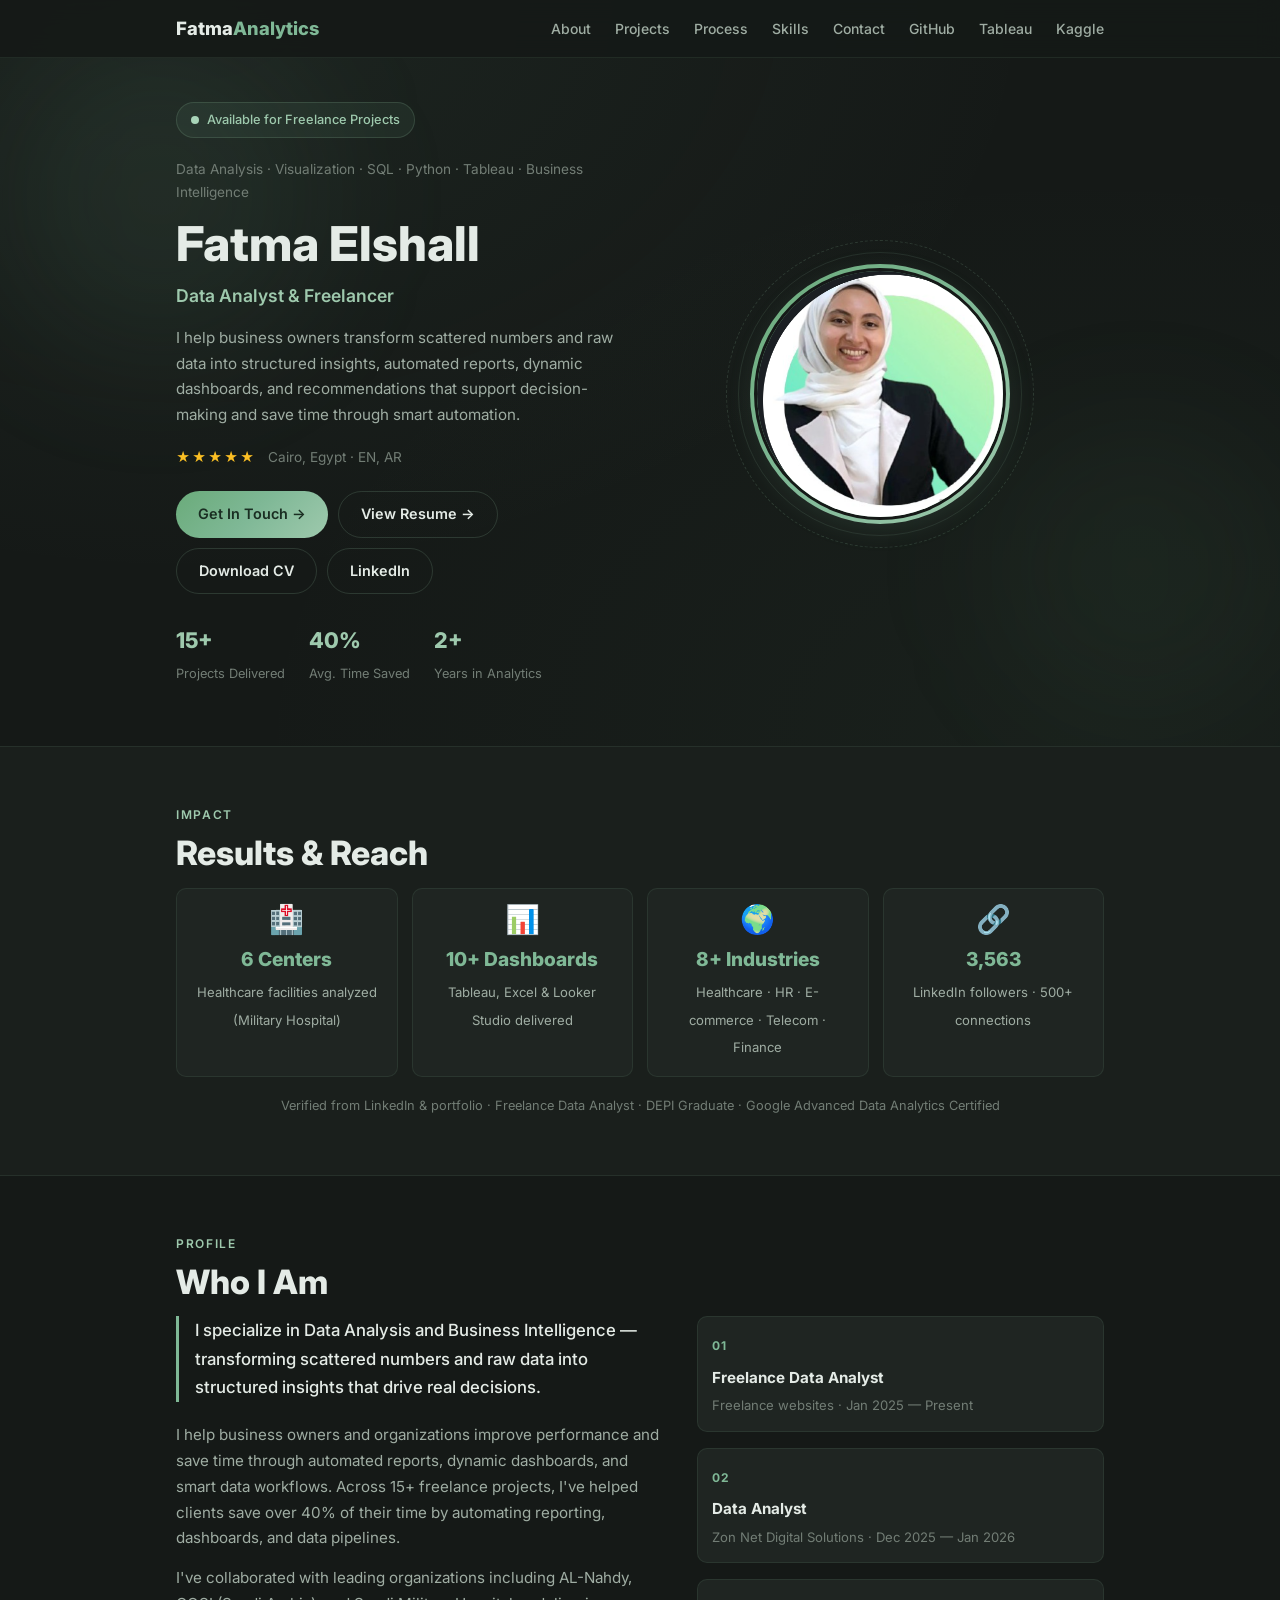
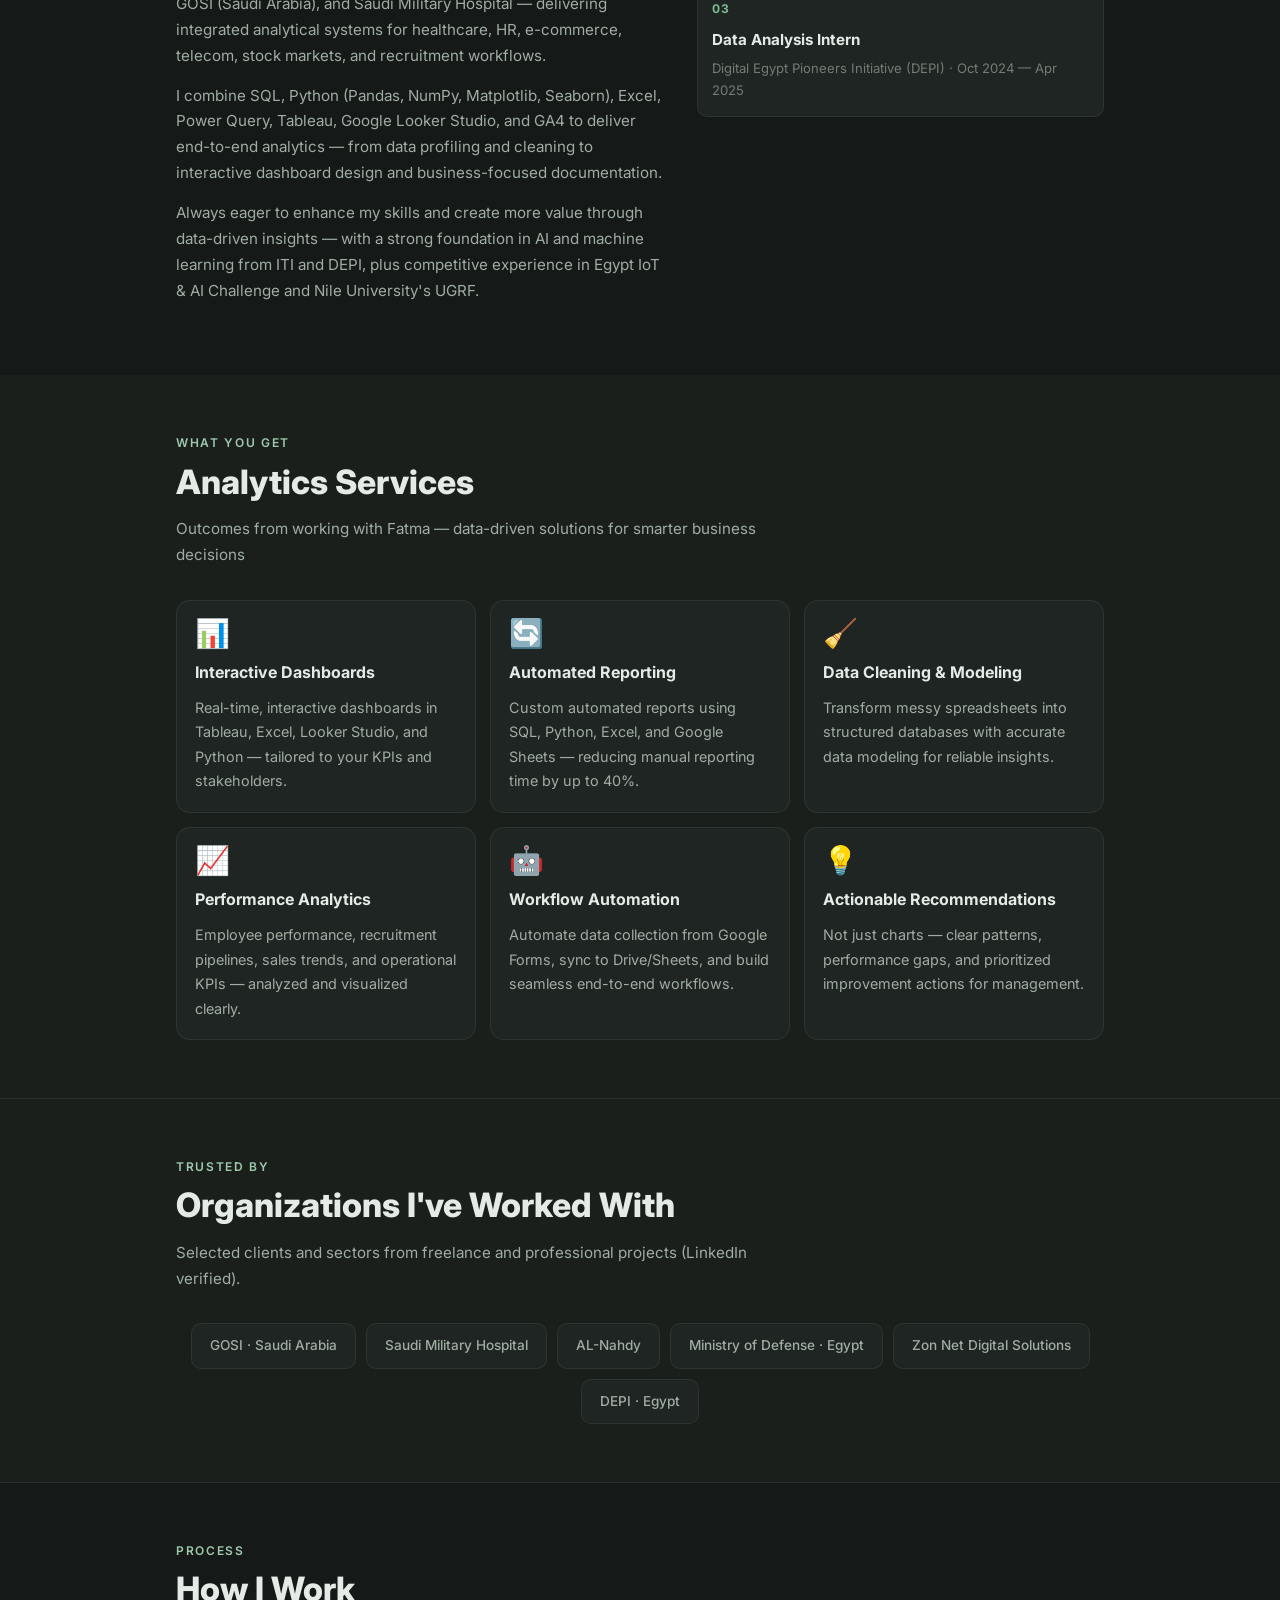
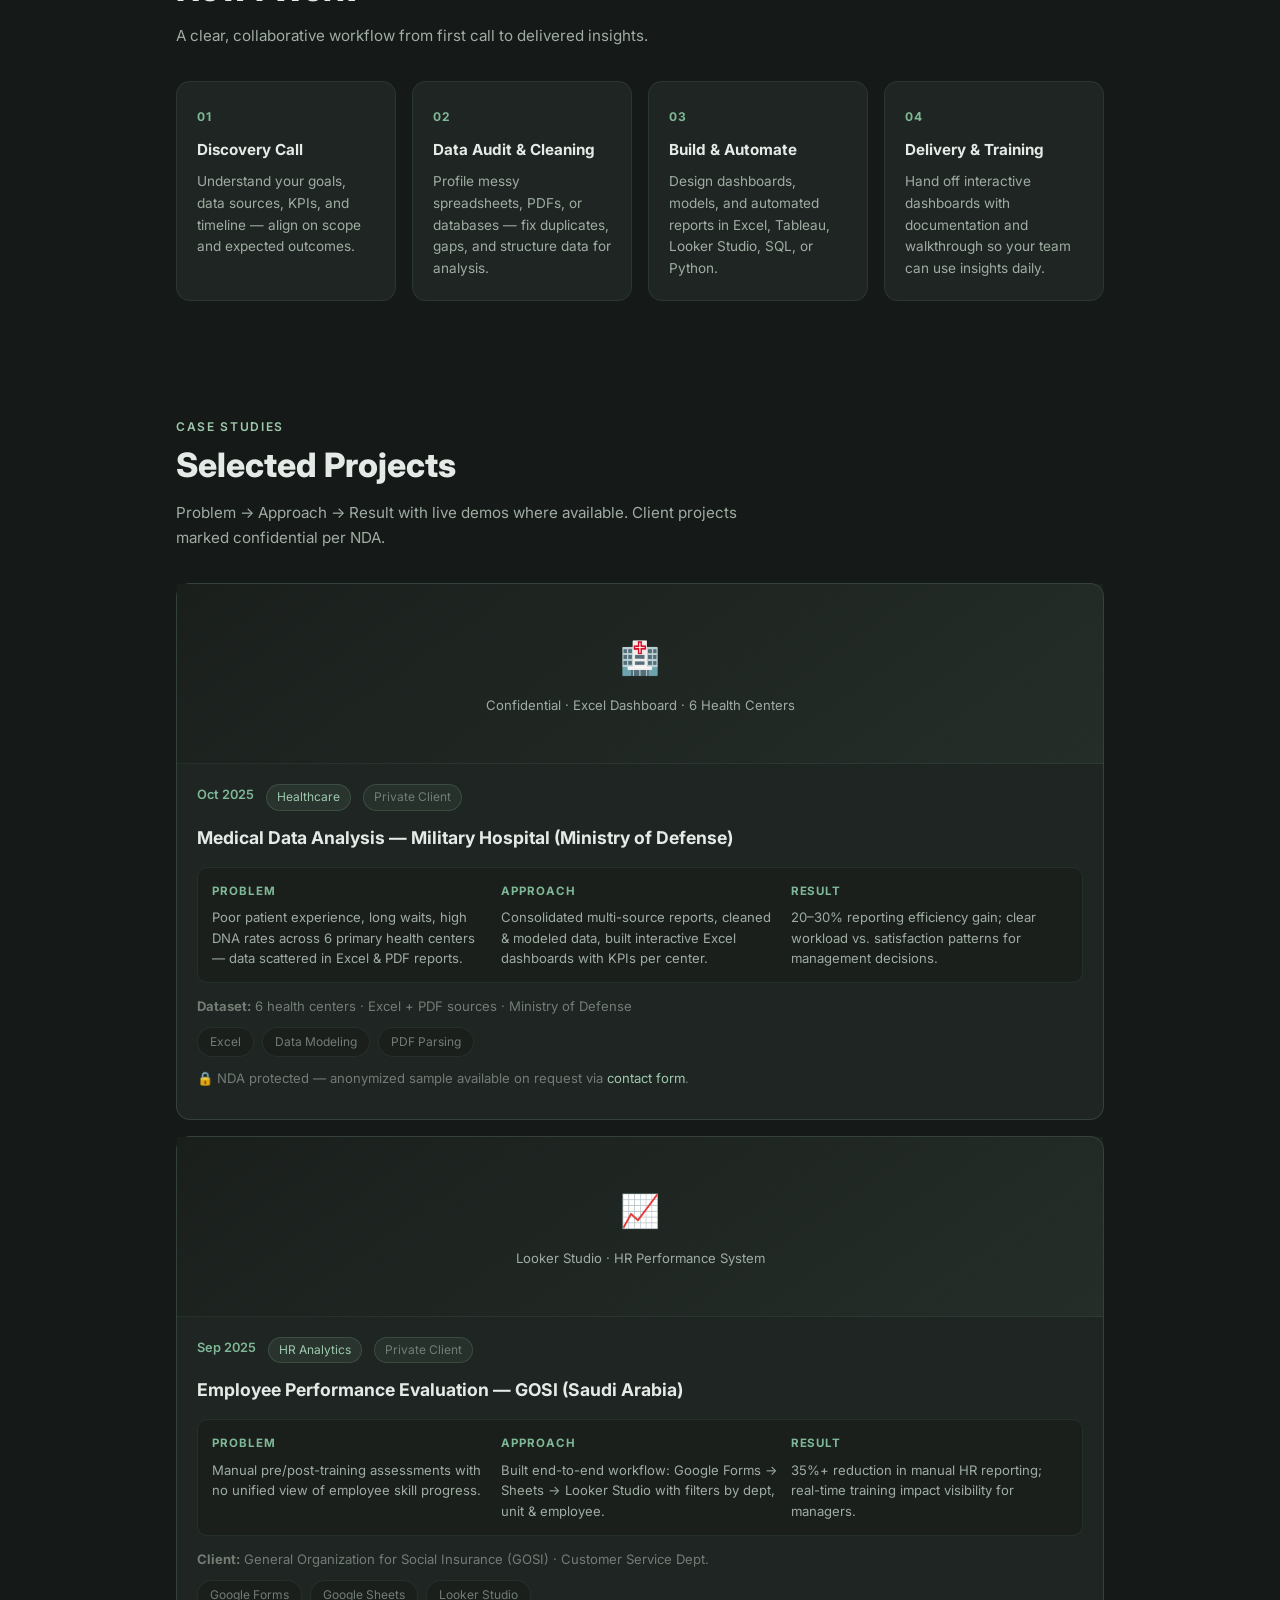
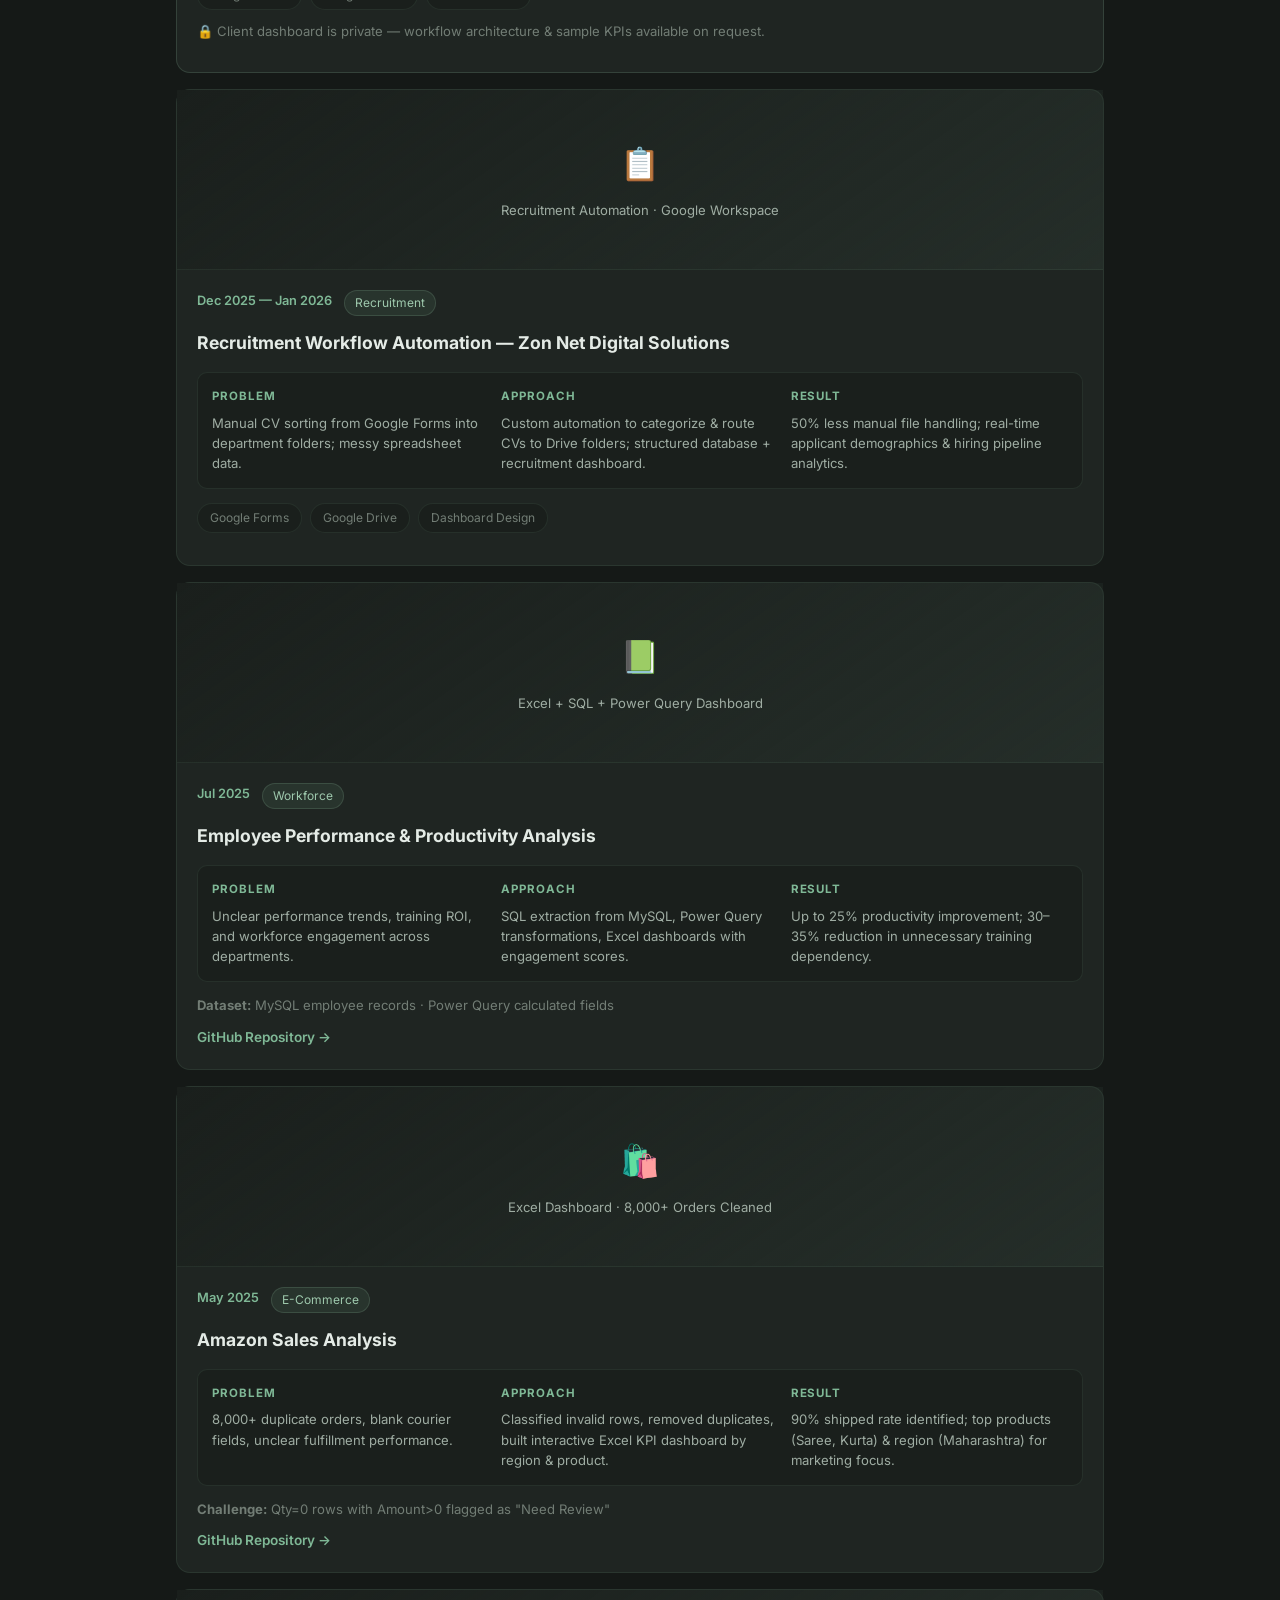
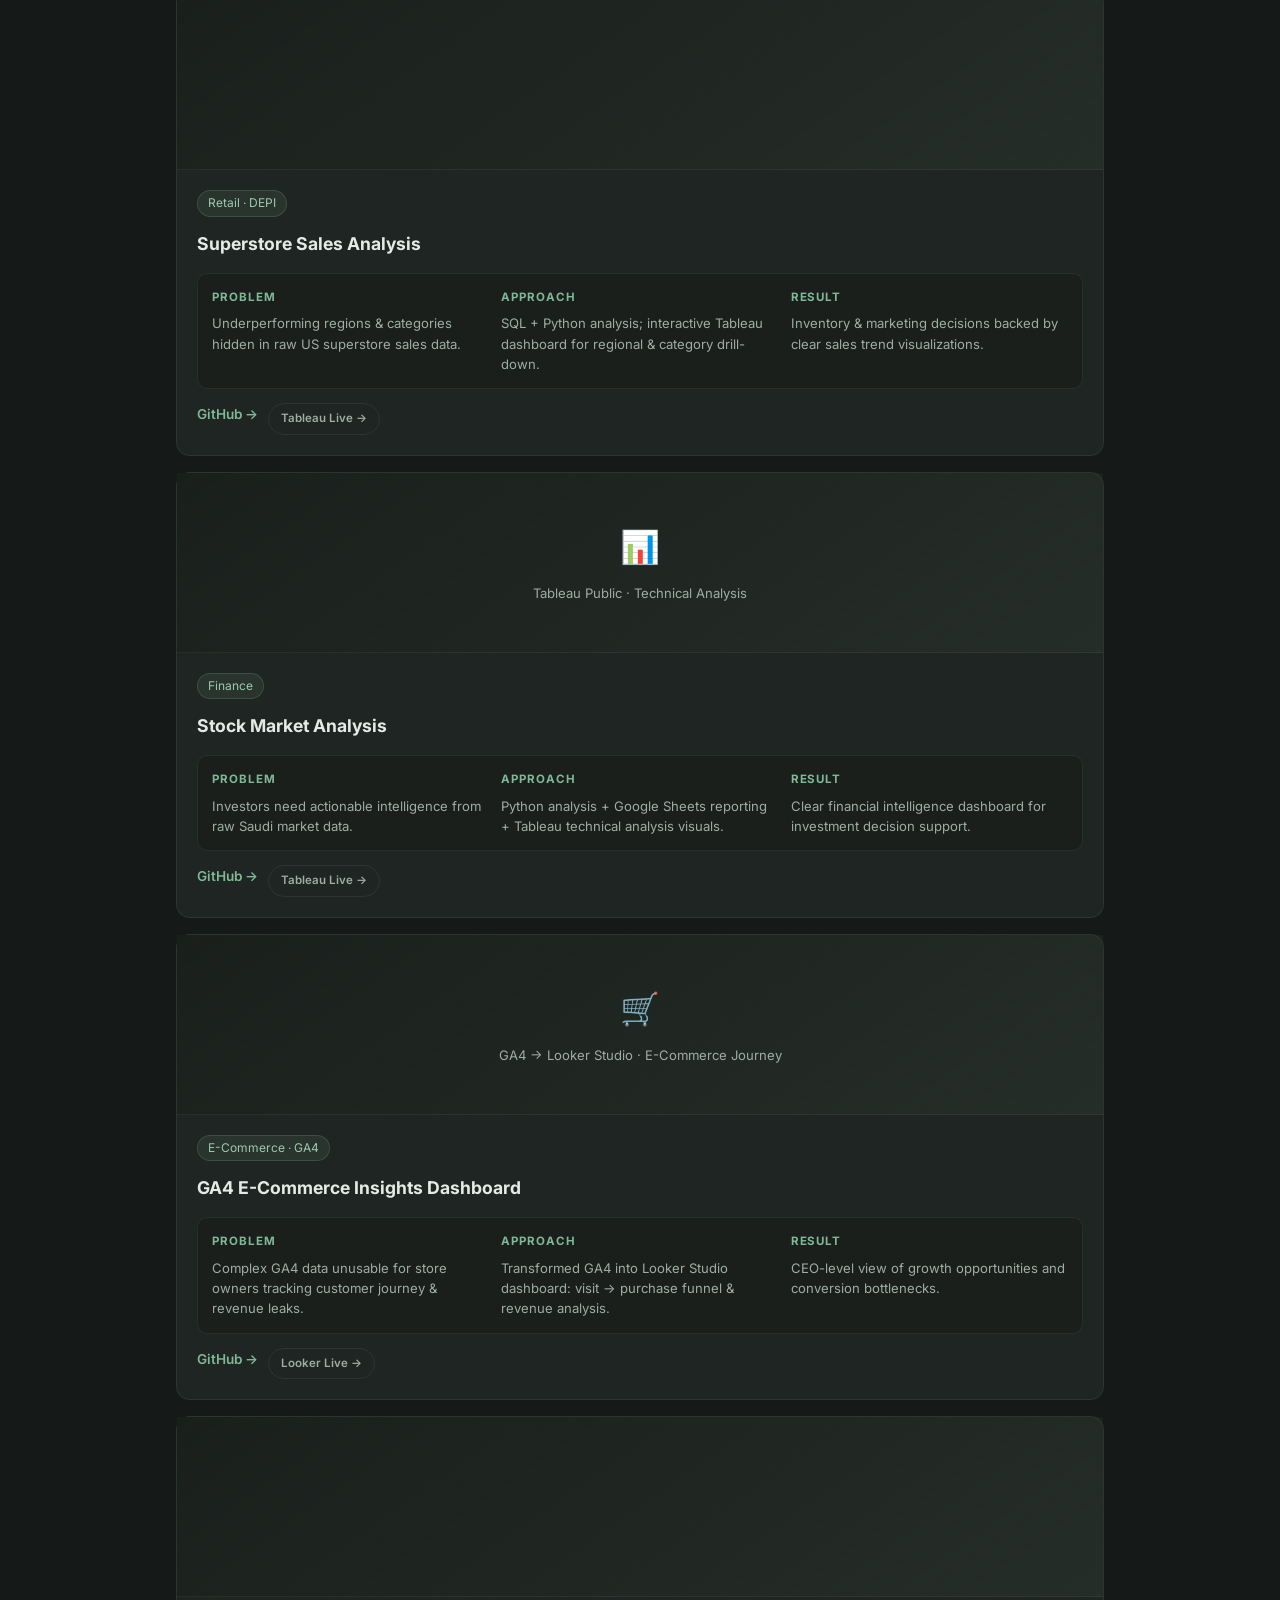
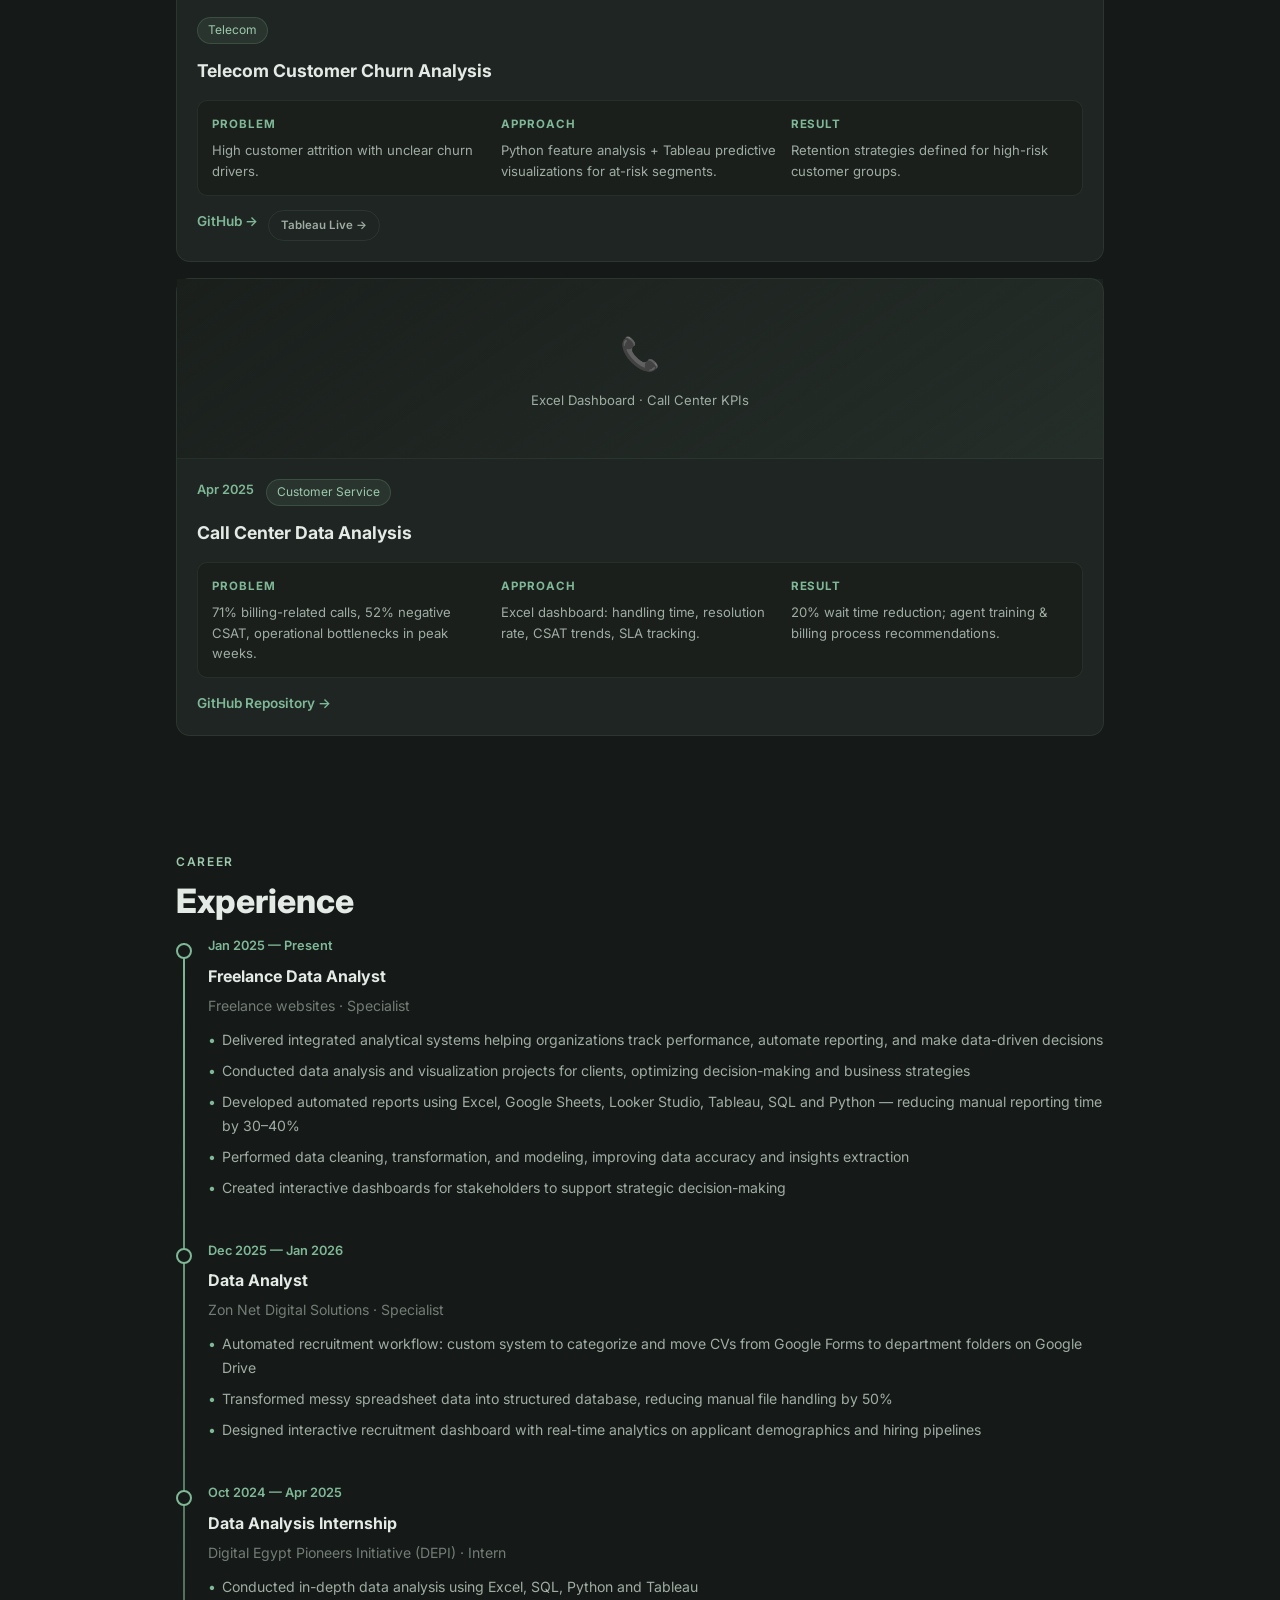
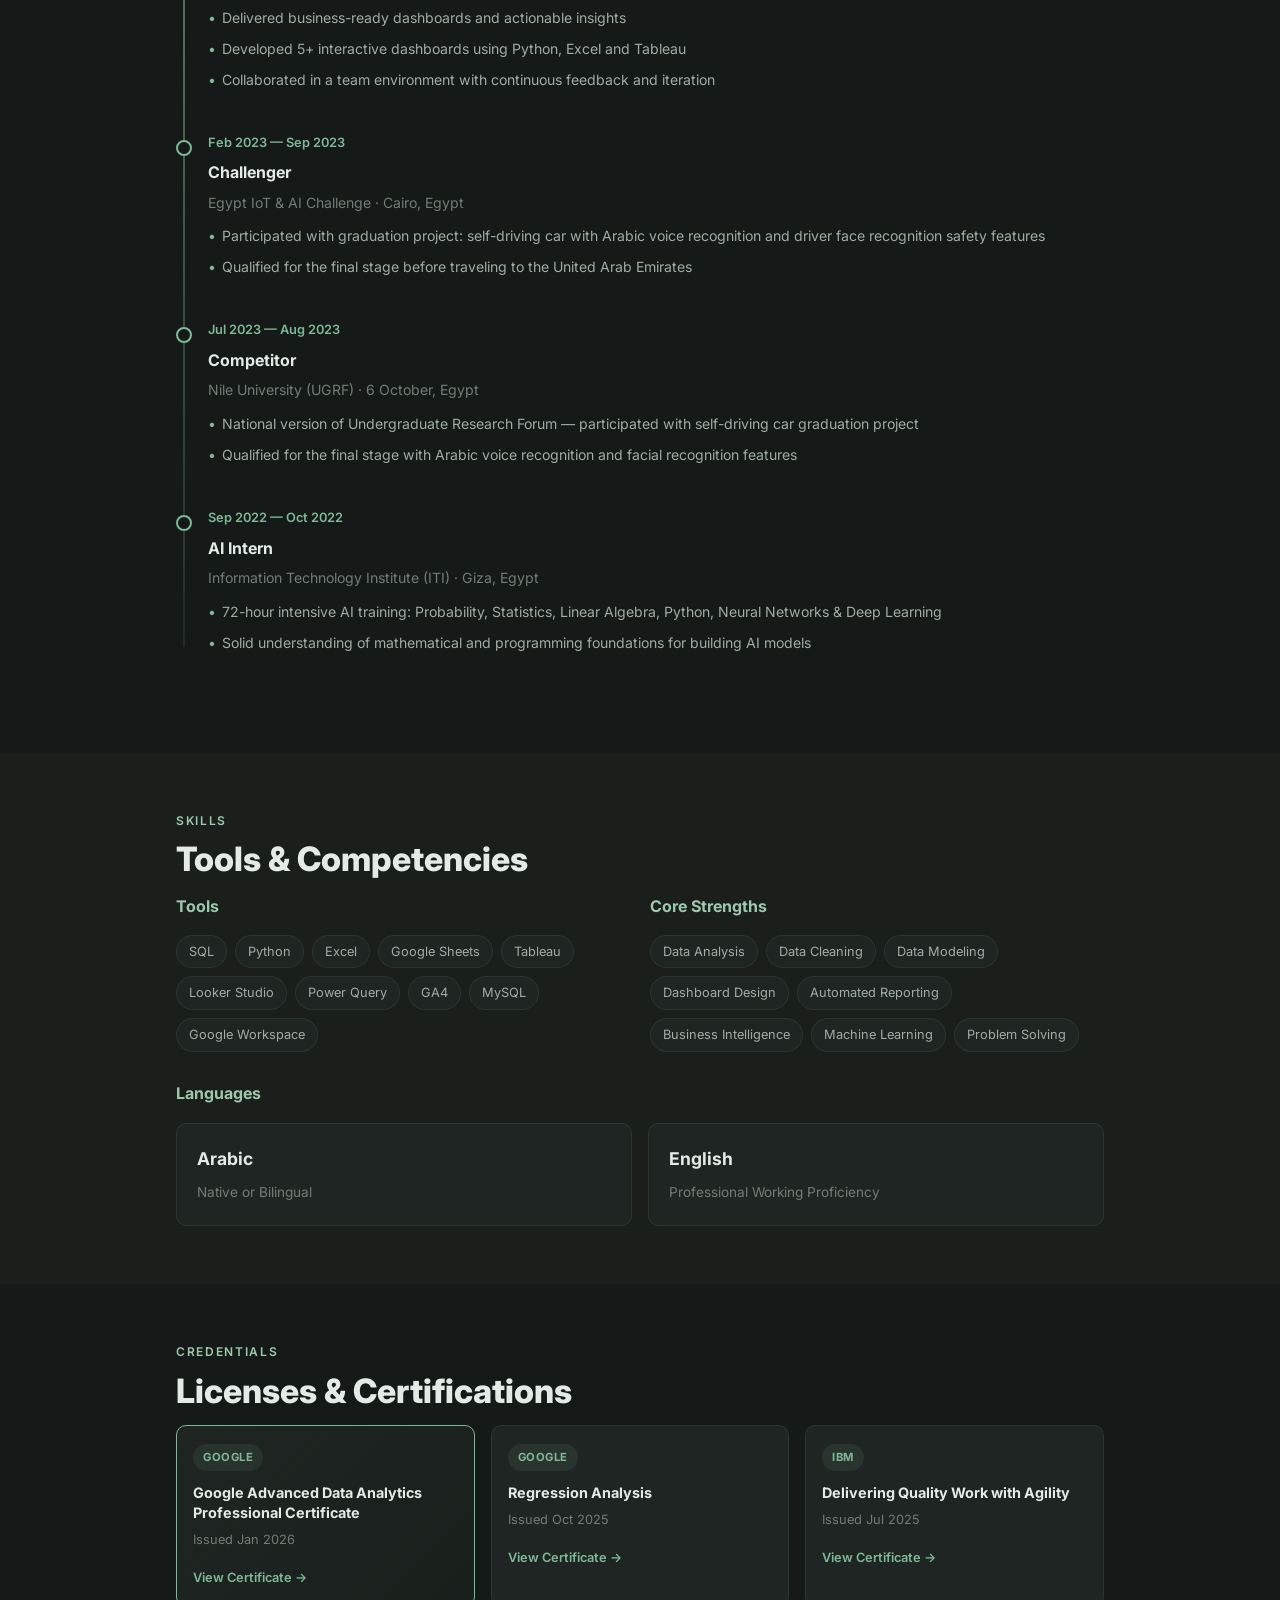
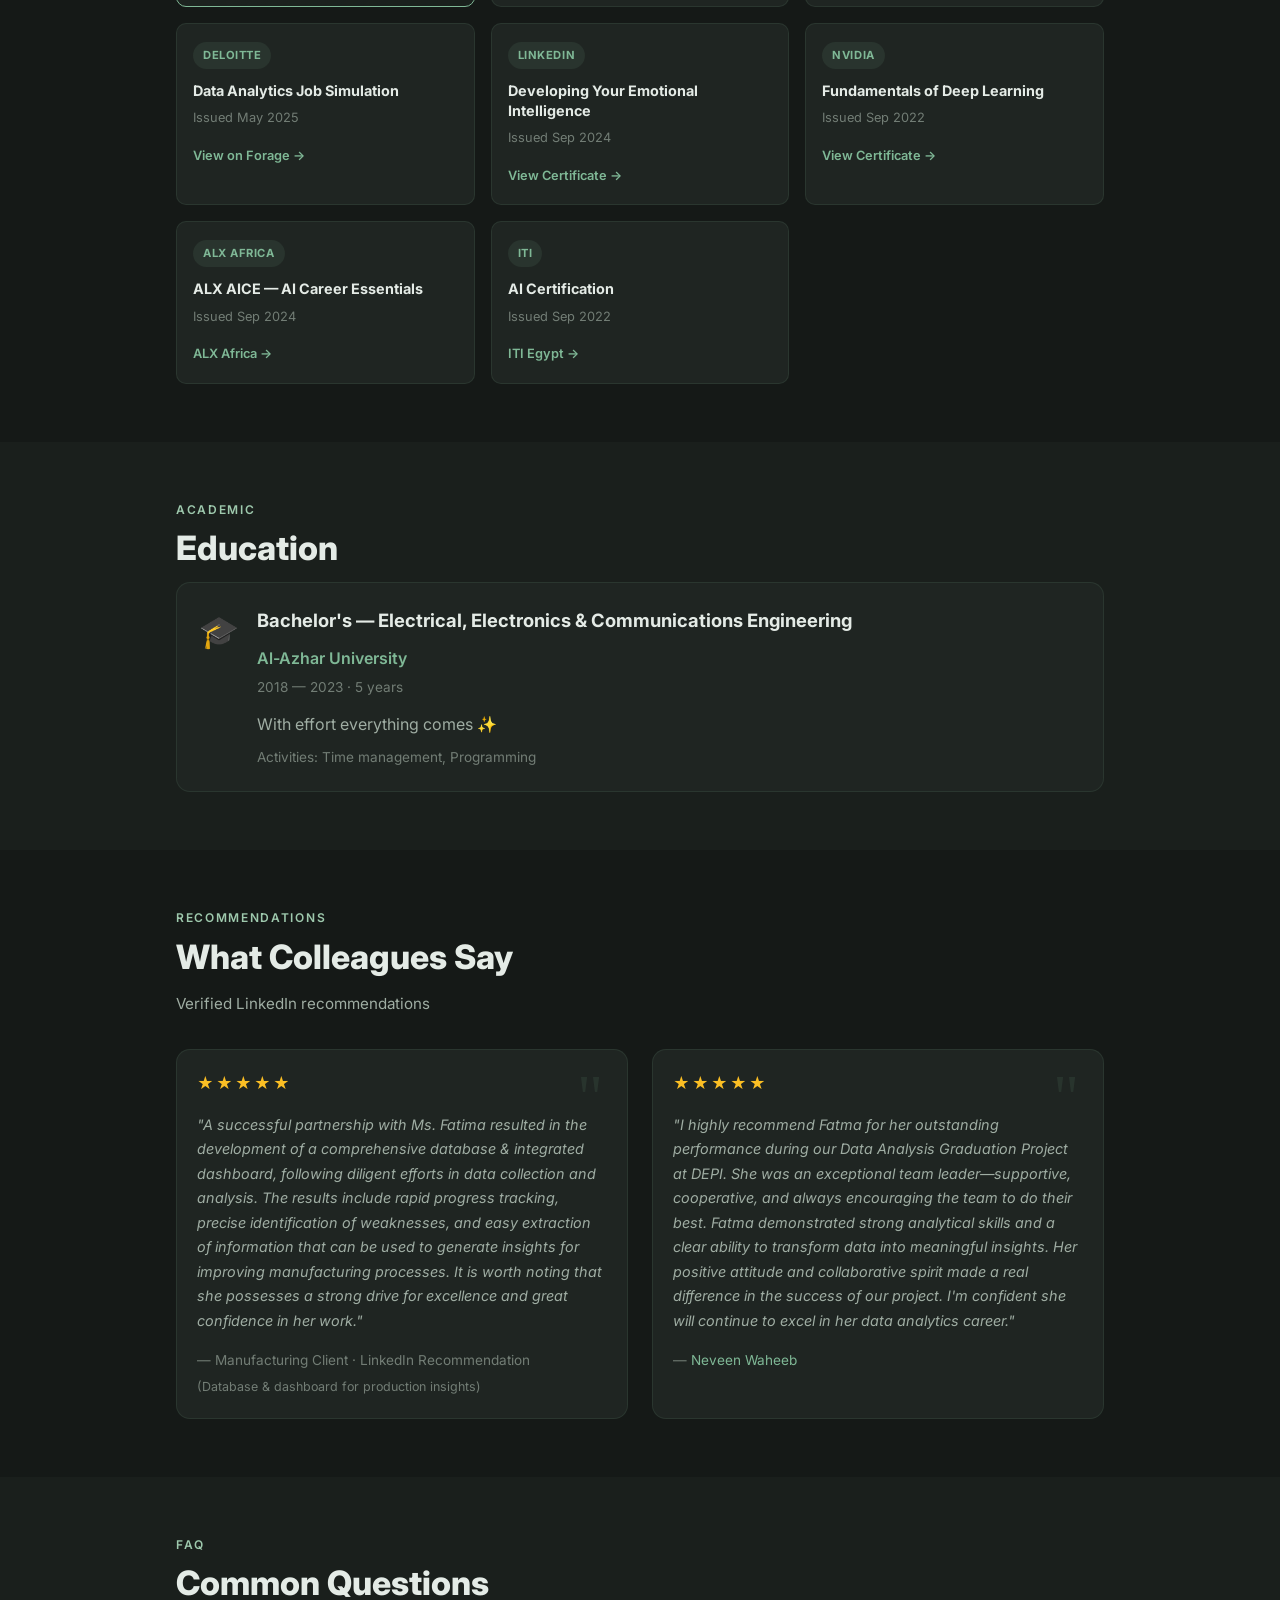
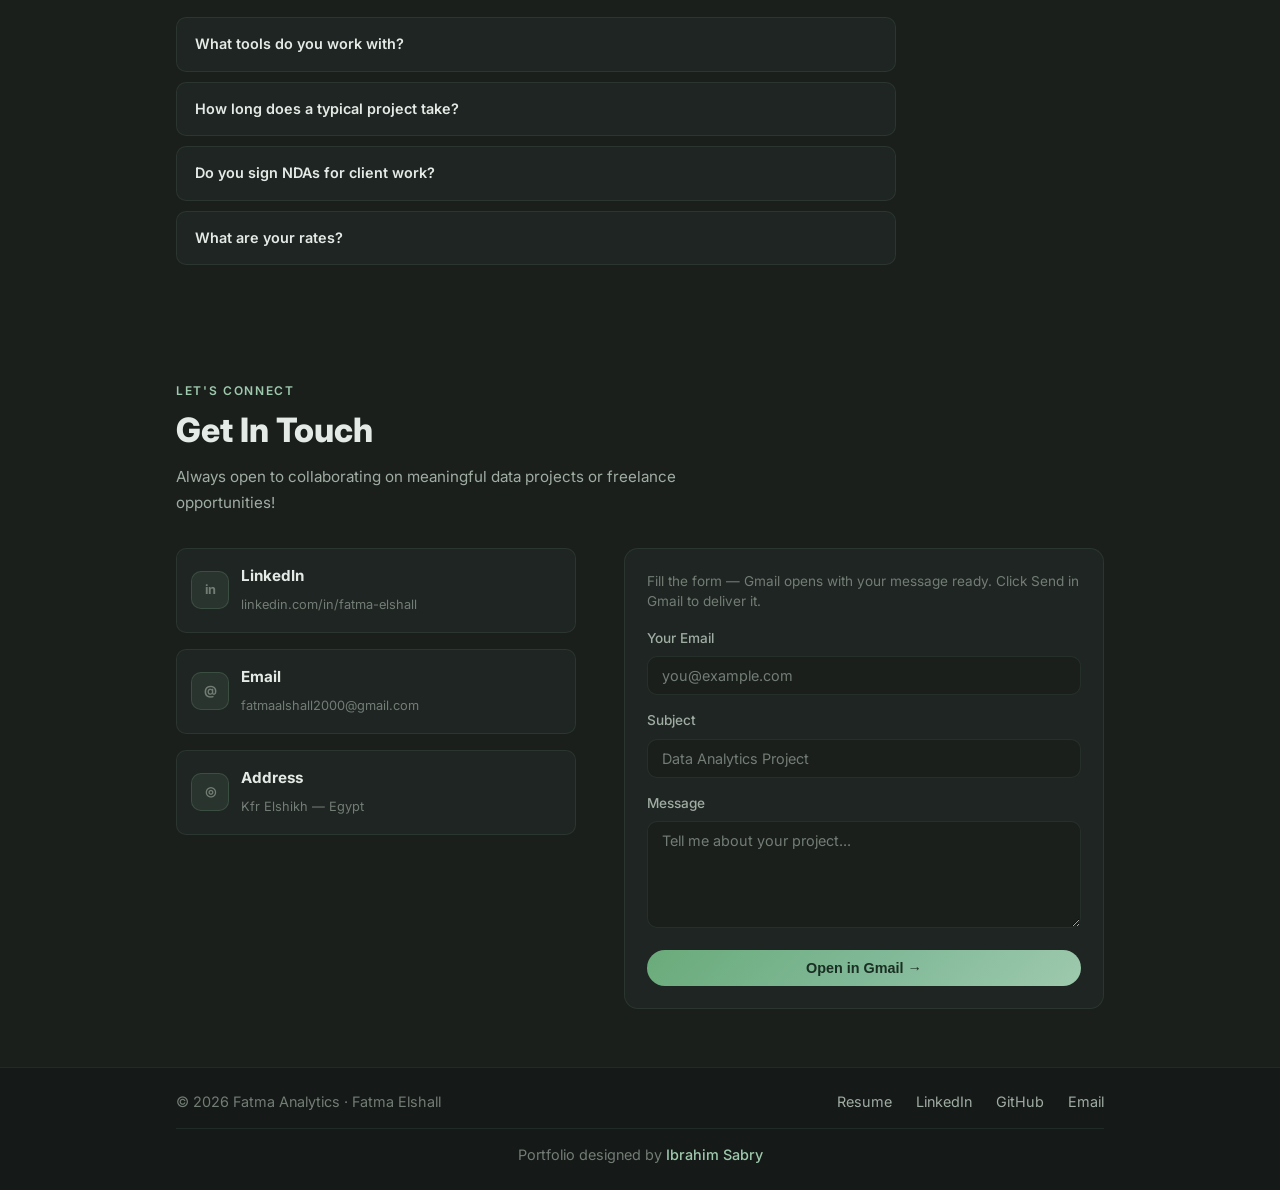
==== commit 7c382abf: "Make repository professional with README, docs, and GitHub Pages." ====
--- a/index.html
+++ b/index.html
@@ -3,15 +3,15 @@
 <head>
   <meta charset="UTF-8">
   <meta name="viewport" content="width=device-width, initial-scale=1.0, viewport-fit=cover">
-  <meta name="description" content="Fatma Elshall — Freelance Data Analyst helping business owners transform scattered data into actionable insights. Cairo, Egypt.">
+  <meta name="description" content="Fatma Analytics — Freelance Data Analyst portfolio by Fatma Elshall. Dashboards, automation & BI for healthcare, HR, e-commerce & more. Cairo, Egypt.">
   <meta name="author" content="Fatma Elshall">
-  <meta property="og:title" content="Fatma Elshall | Data Analyst & Freelancer">
-  <meta property="og:description" content="Freelance Data Analyst — dashboards, automation & BI for healthcare, HR, e-commerce & more. 15+ projects · Google Certified.">
+  <meta property="og:title" content="Fatma Analytics | Data Analyst & Freelancer">
+  <meta property="og:description" content="Fatma Analytics — dashboards, automated reporting & BI by Fatma Elshall. 15+ projects · Google Certified · Cairo, Egypt.">
   <meta property="og:image" content="assets/profile.png">
   <meta property="og:type" content="website">
   <meta name="twitter:card" content="summary_large_image">
   <meta name="twitter:image" content="assets/profile.png">
-  <title>Fatma Elshall | Data Analyst & Freelancer</title>
+  <title>Fatma Analytics | Data Analyst & Freelancer — Fatma Elshall</title>
   <link rel="preconnect" href="https://fonts.googleapis.com">
   <link rel="preconnect" href="https://fonts.gstatic.com" crossorigin>
   <link href="https://fonts.googleapis.com/css2?family=Inter:wght@400;500;600;700;800&display=swap" rel="stylesheet">
@@ -21,7 +21,7 @@
 <body>
   <header class="header" id="header">
     <nav class="nav container">
-      <a href="#hero" class="nav-logo">Fatma<span class="accent">.</span></a>
+      <a href="#hero" class="nav-logo">Fatma<span class="accent">Analytics</span></a>
       <button class="nav-toggle" id="navToggle" type="button" aria-label="Toggle menu" aria-controls="navLinks" aria-expanded="false">
         <span></span><span></span><span></span>
       </button>
@@ -774,7 +774,7 @@
   <footer class="footer">
     <div class="container">
       <div class="footer-inner">
-        <p>&copy; 2026 Fatma Elshall · Data Analyst & Freelancer</p>
+        <p>&copy; 2026 Fatma Analytics · Fatma Elshall</p>
       <div class="footer-links">
         <a href="resume.html" target="_blank">Resume</a>
         <a href="https://www.linkedin.com/in/fatma-elshall/" target="_blank" rel="noopener">LinkedIn</a>
